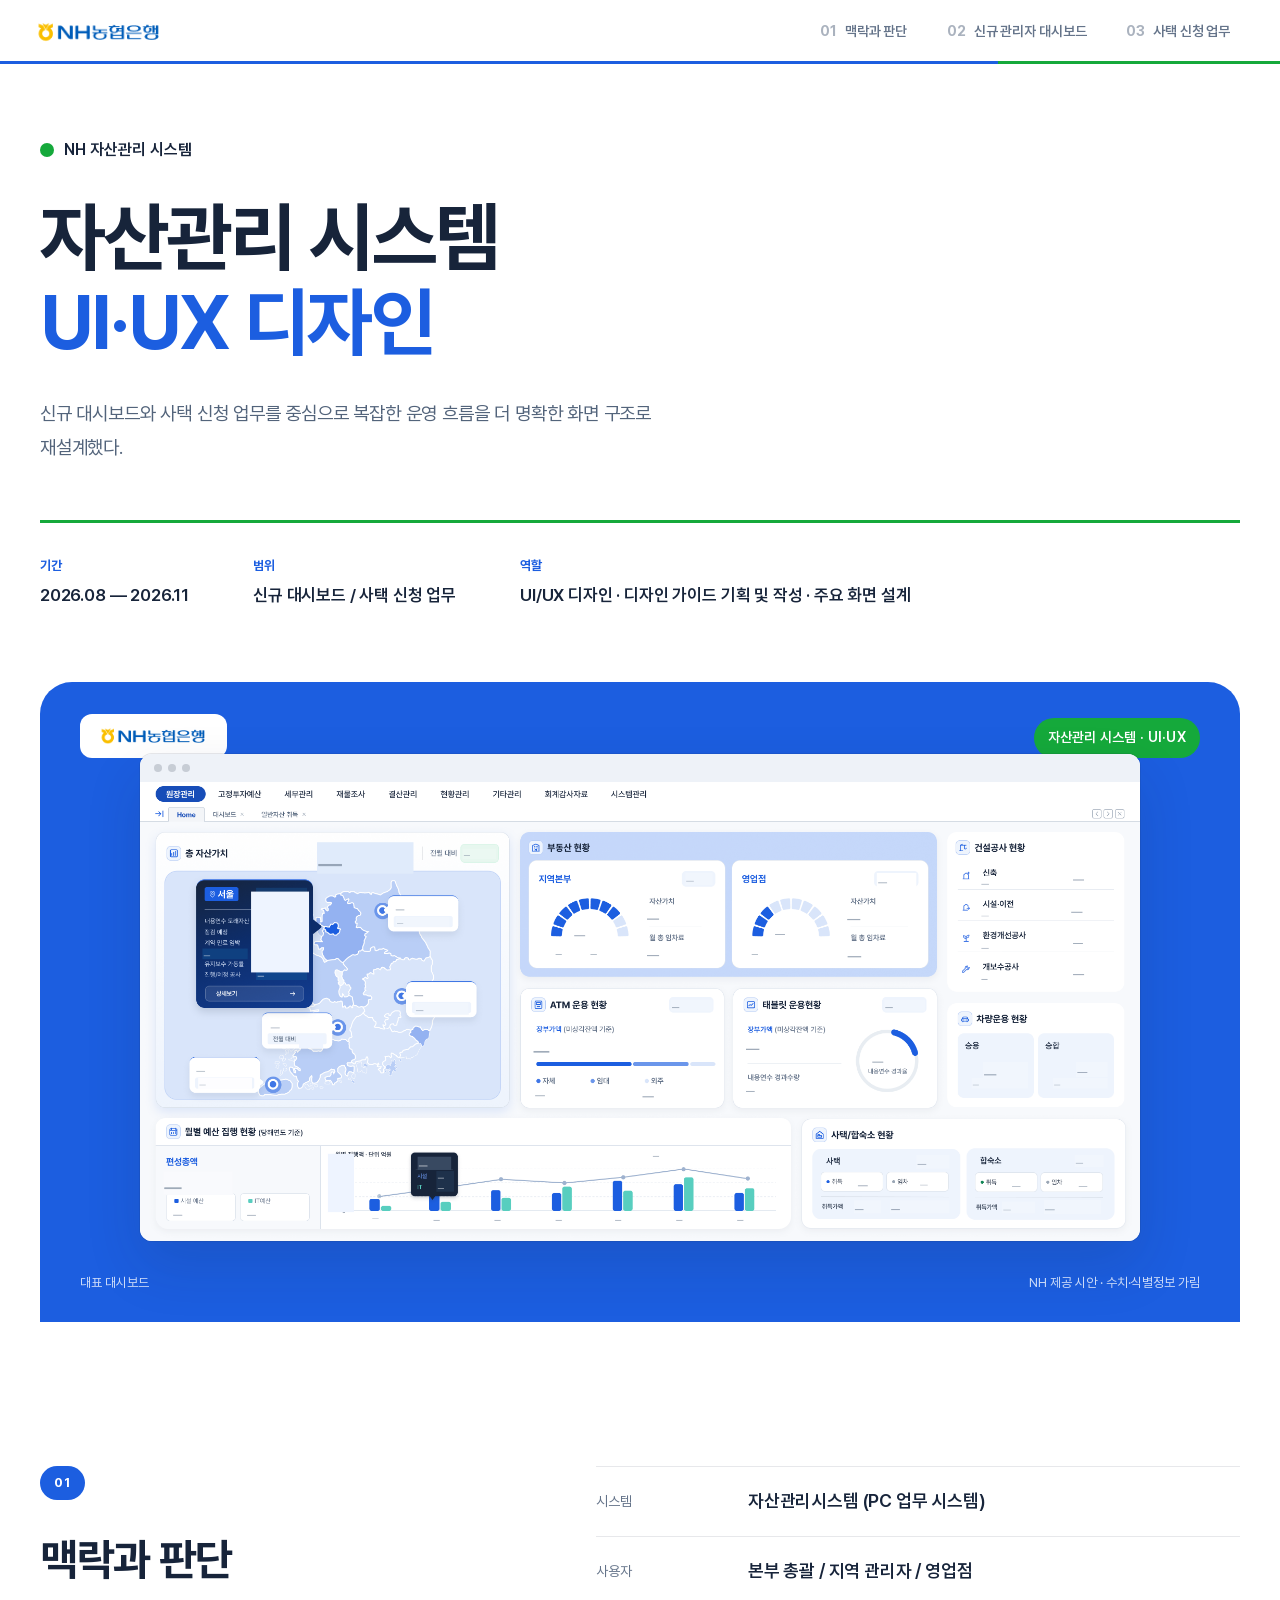
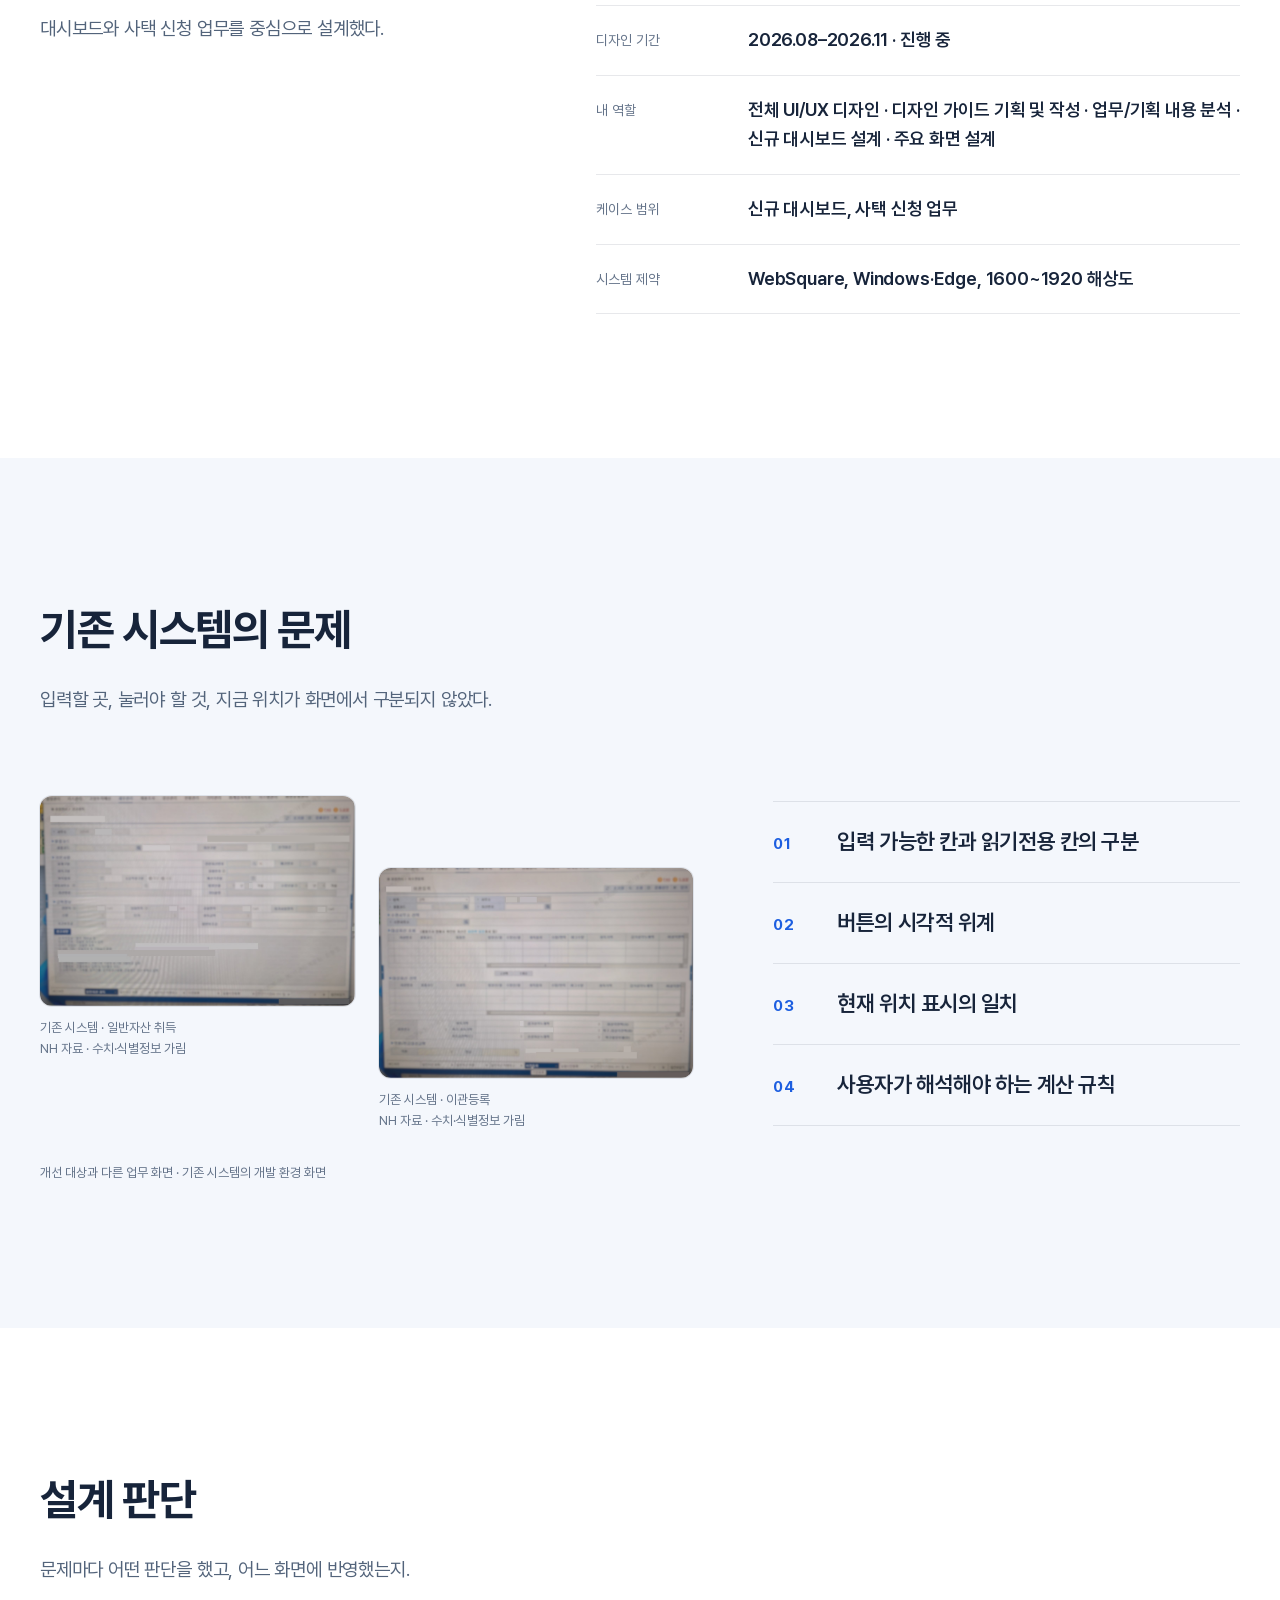
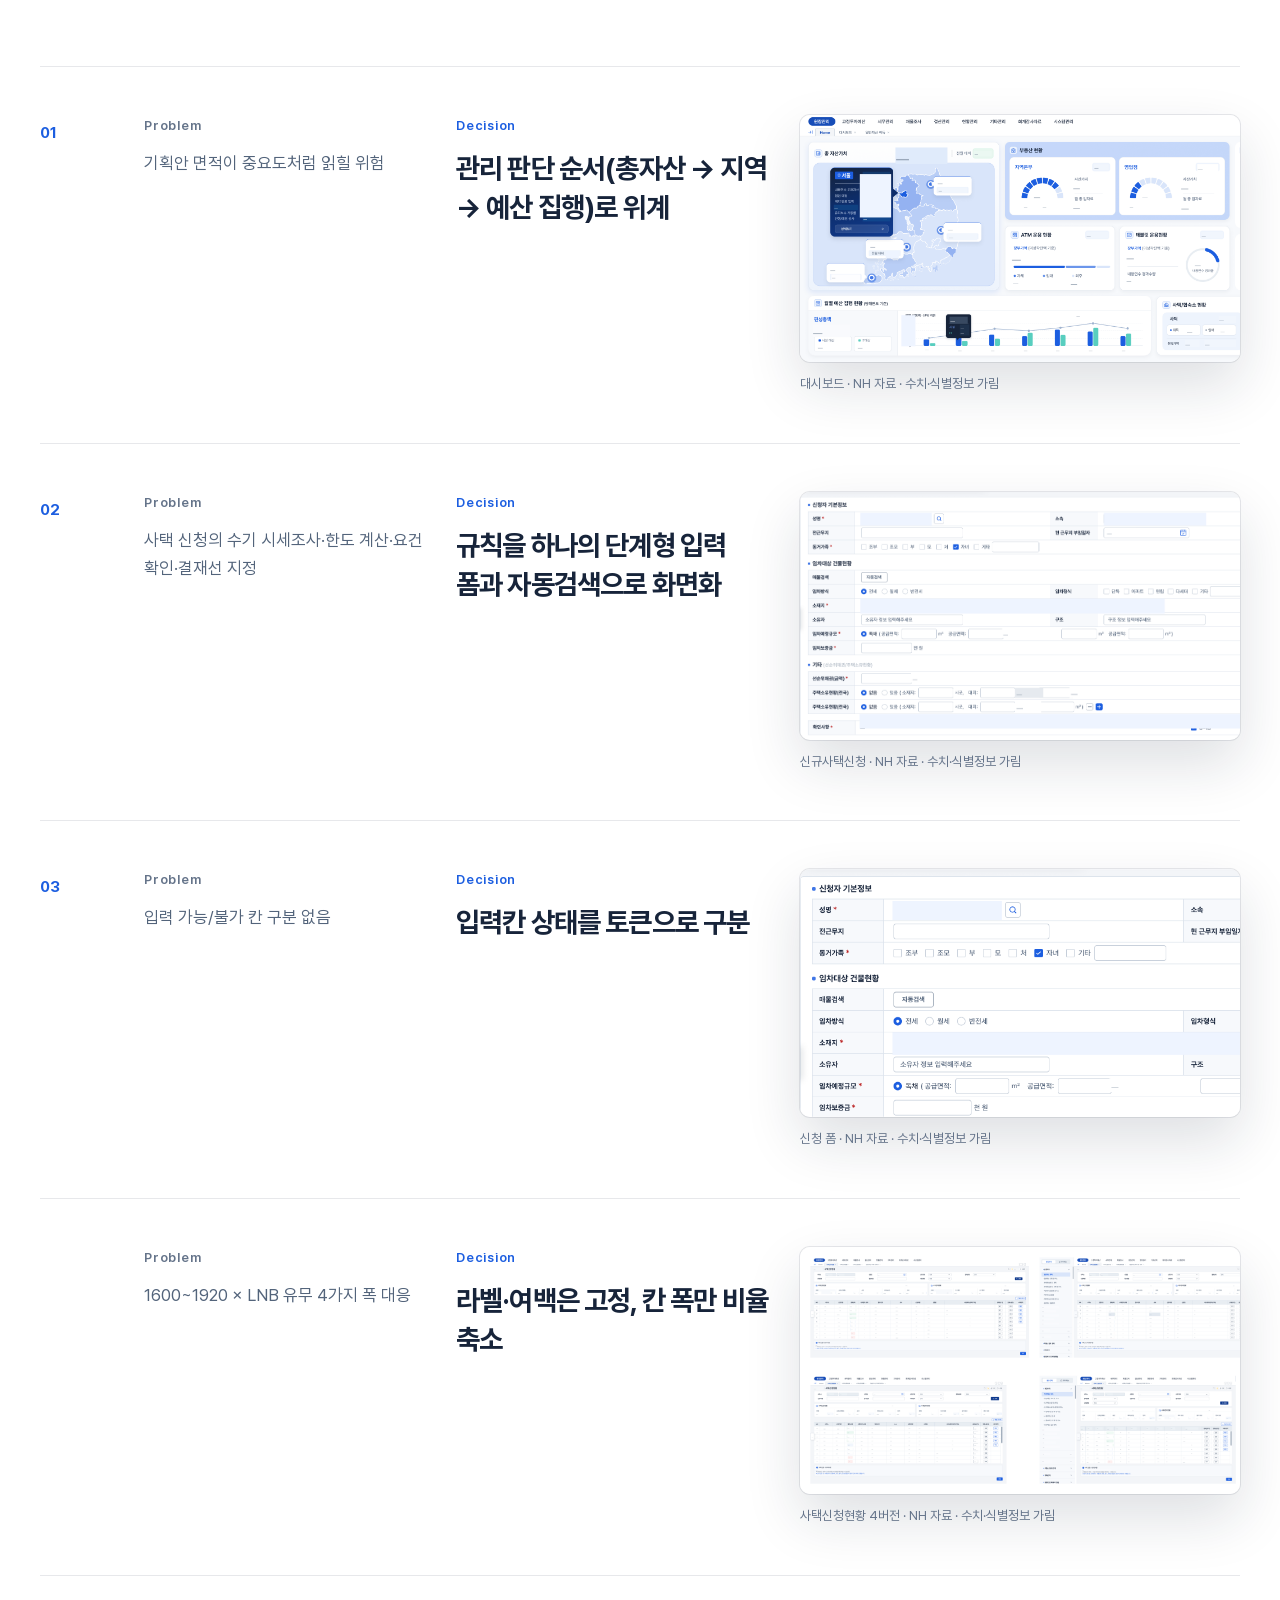
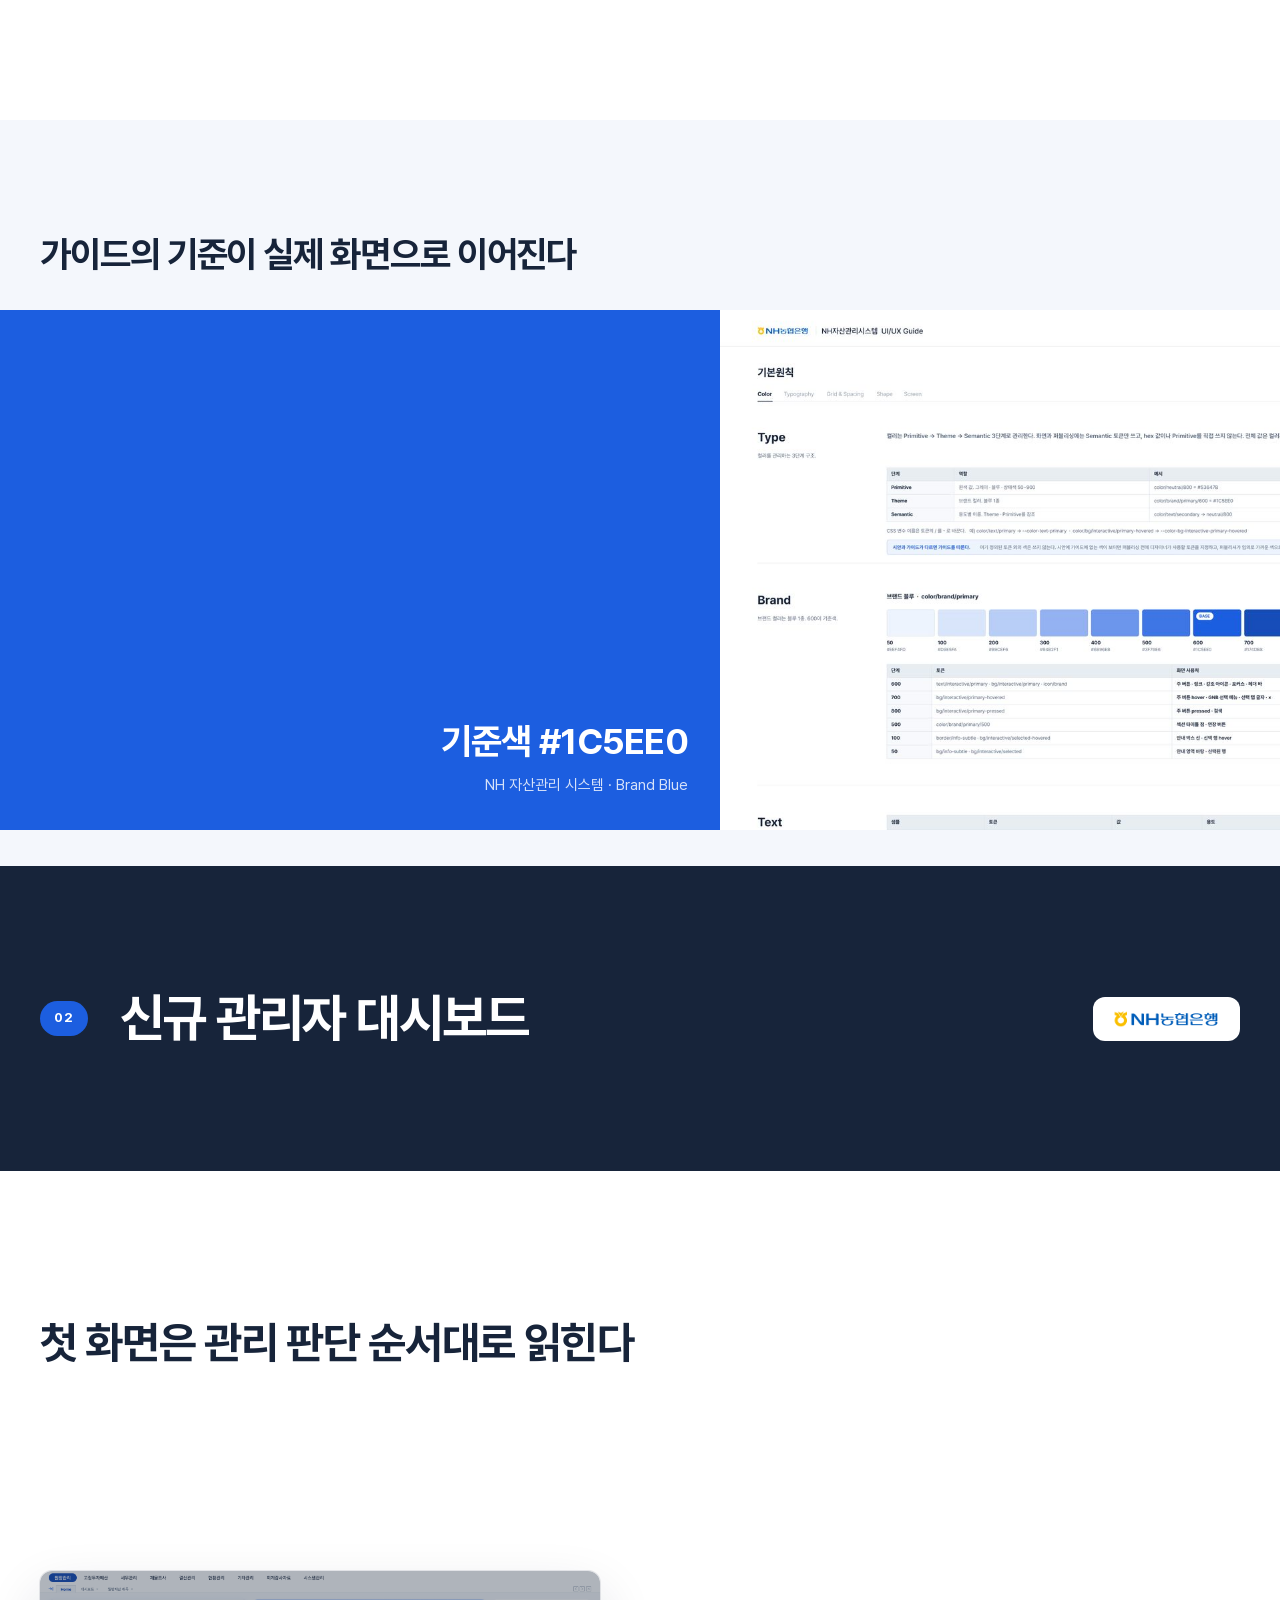
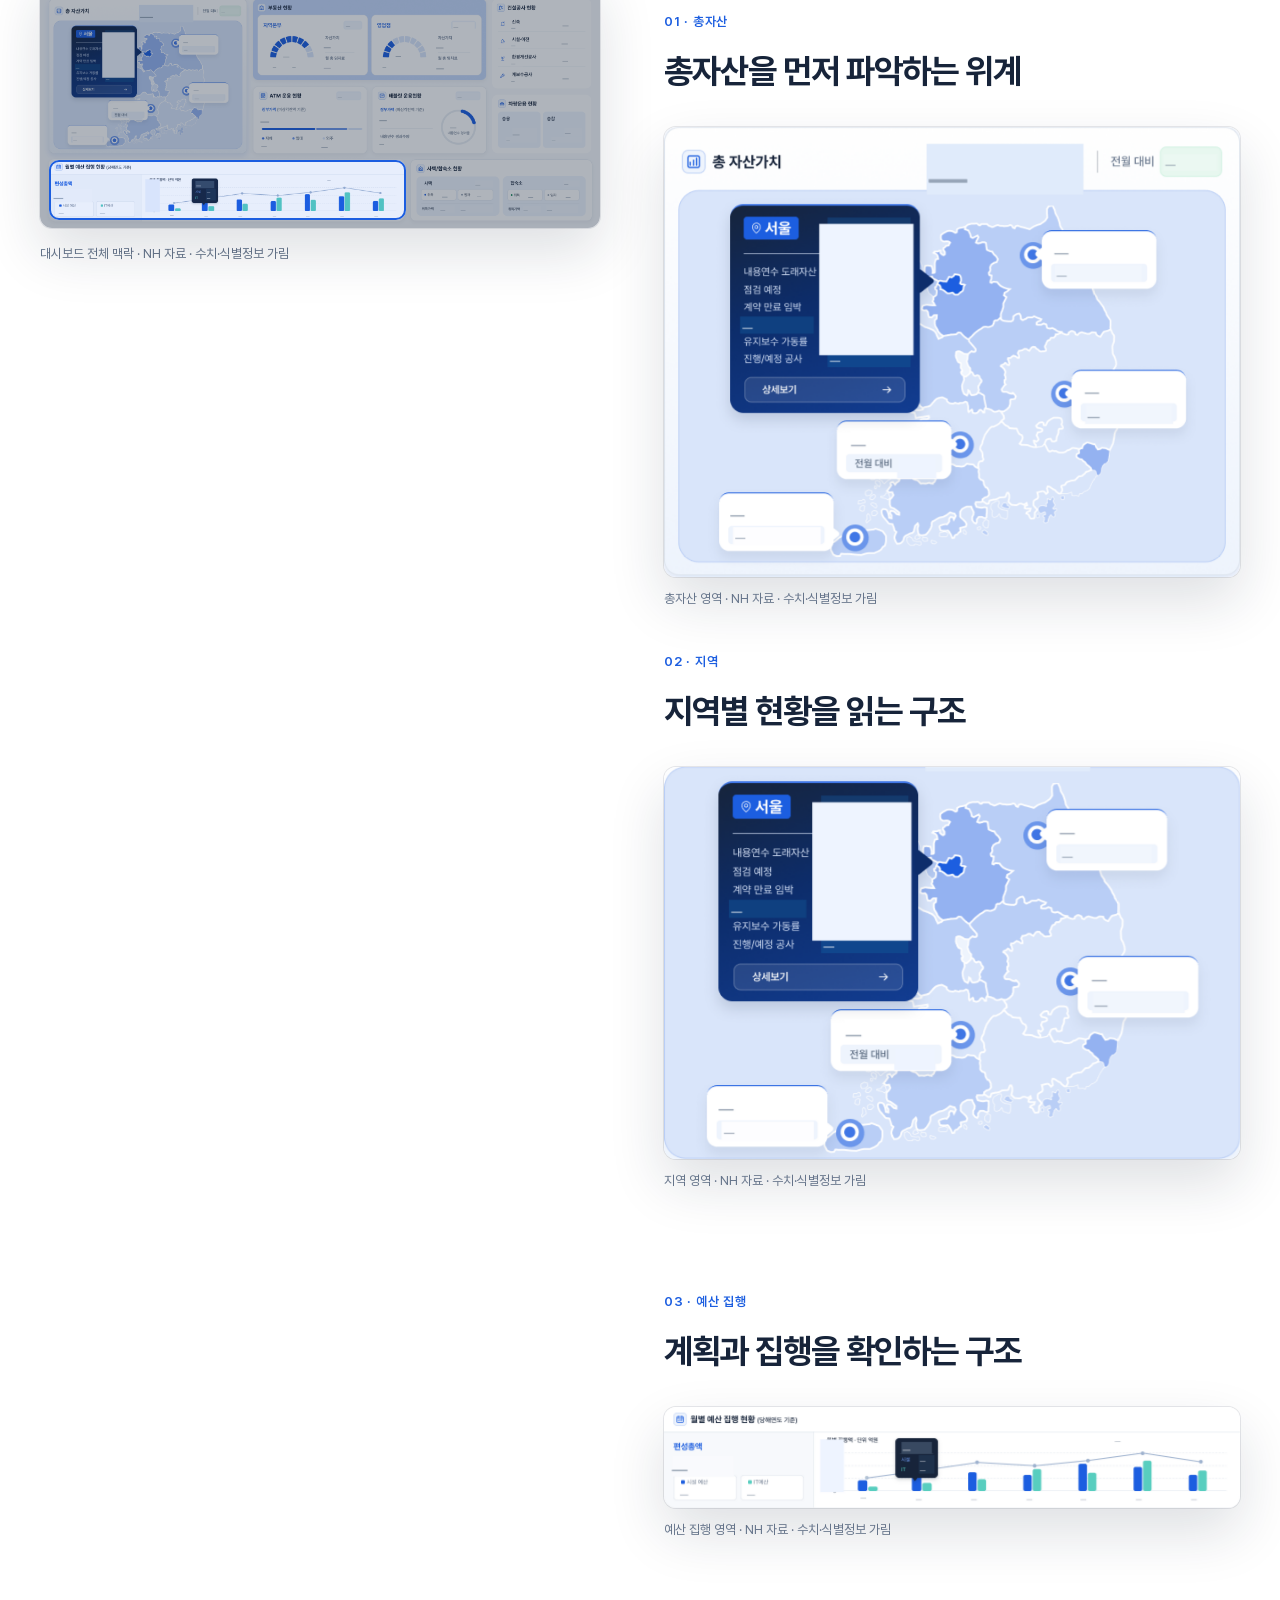
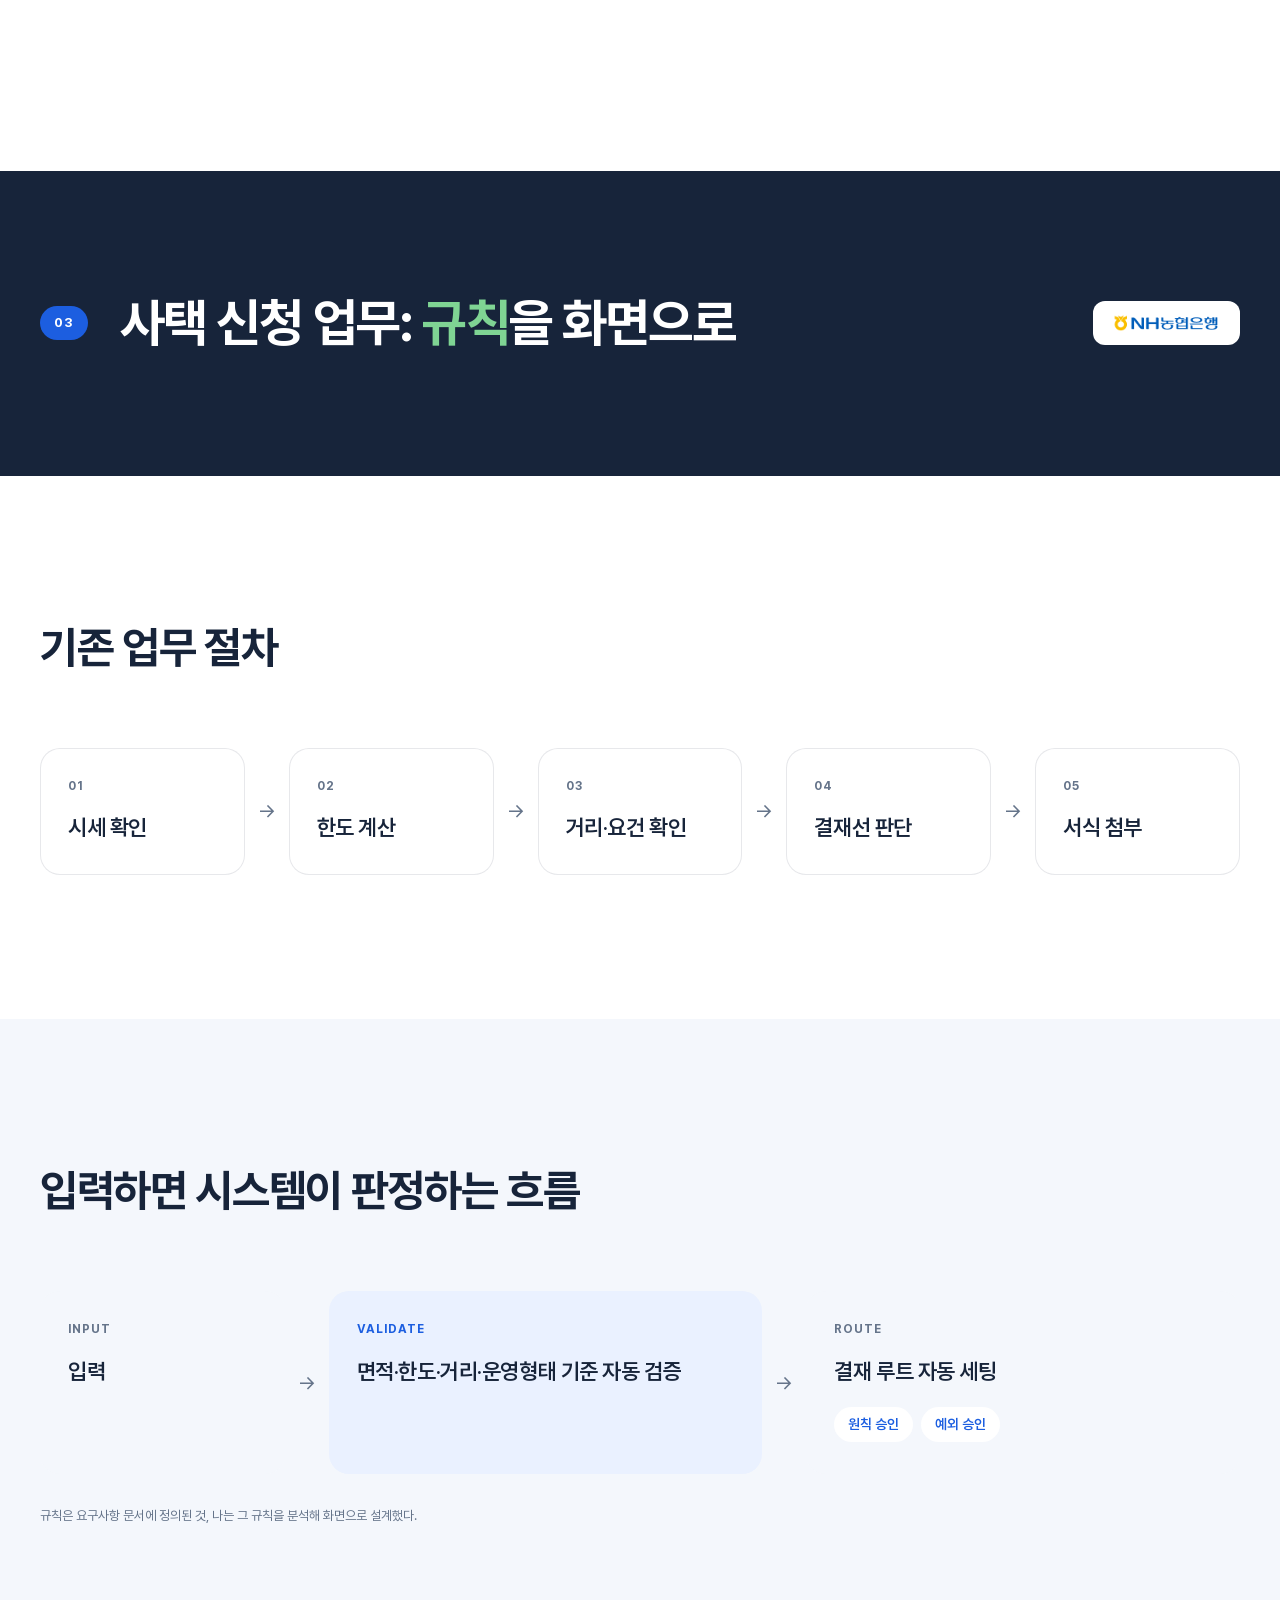
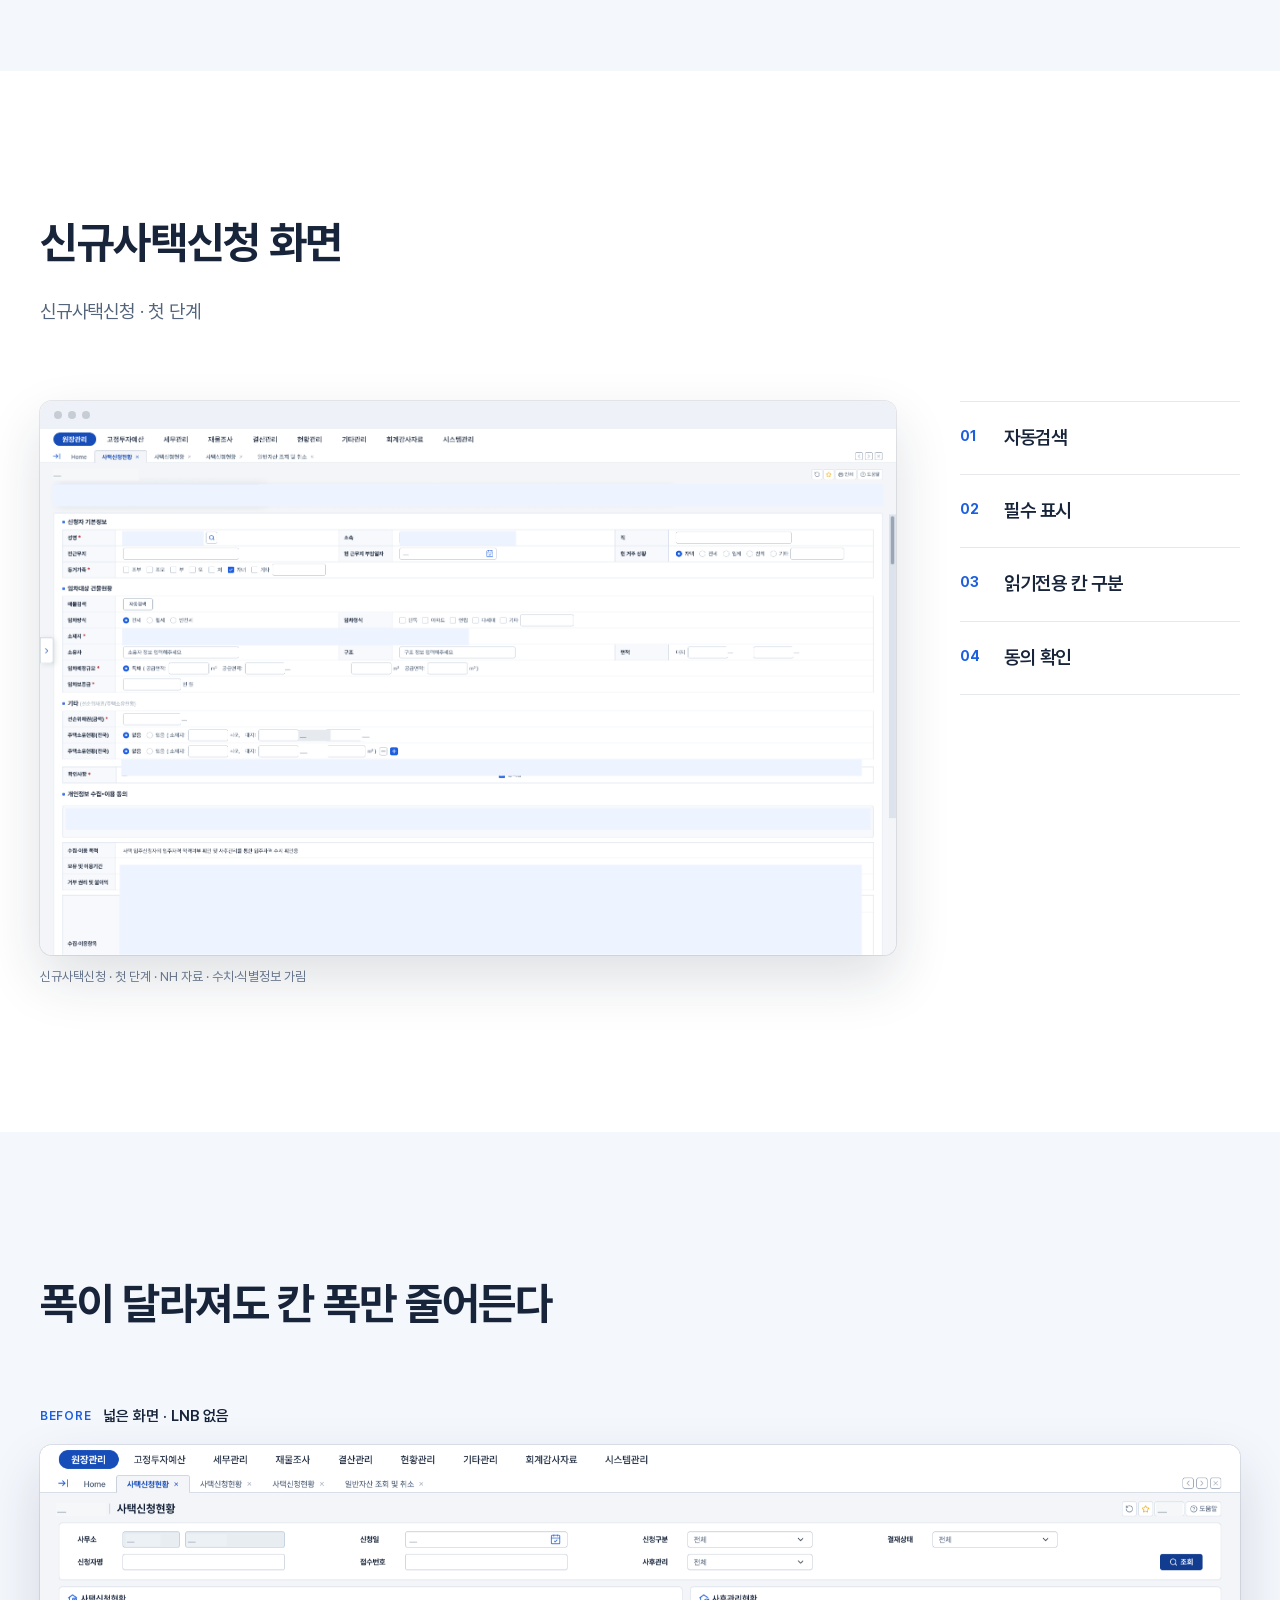
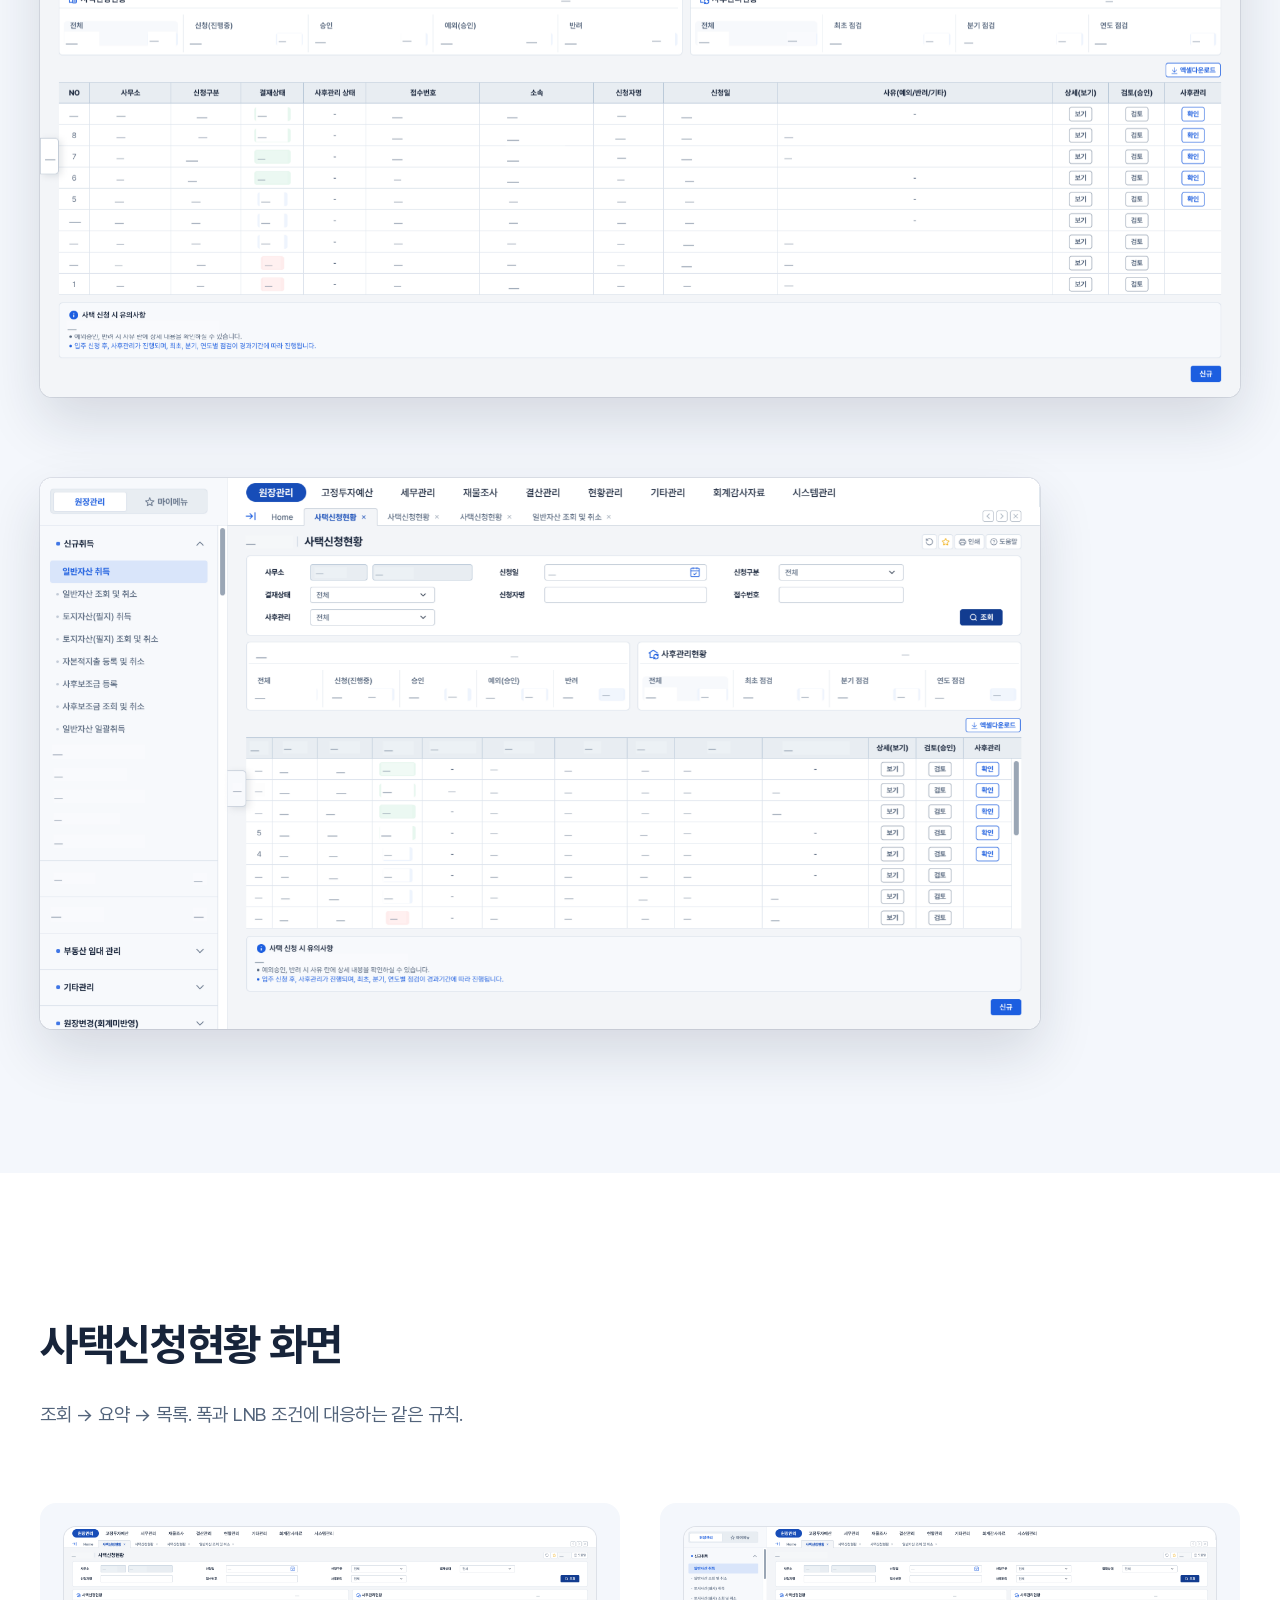
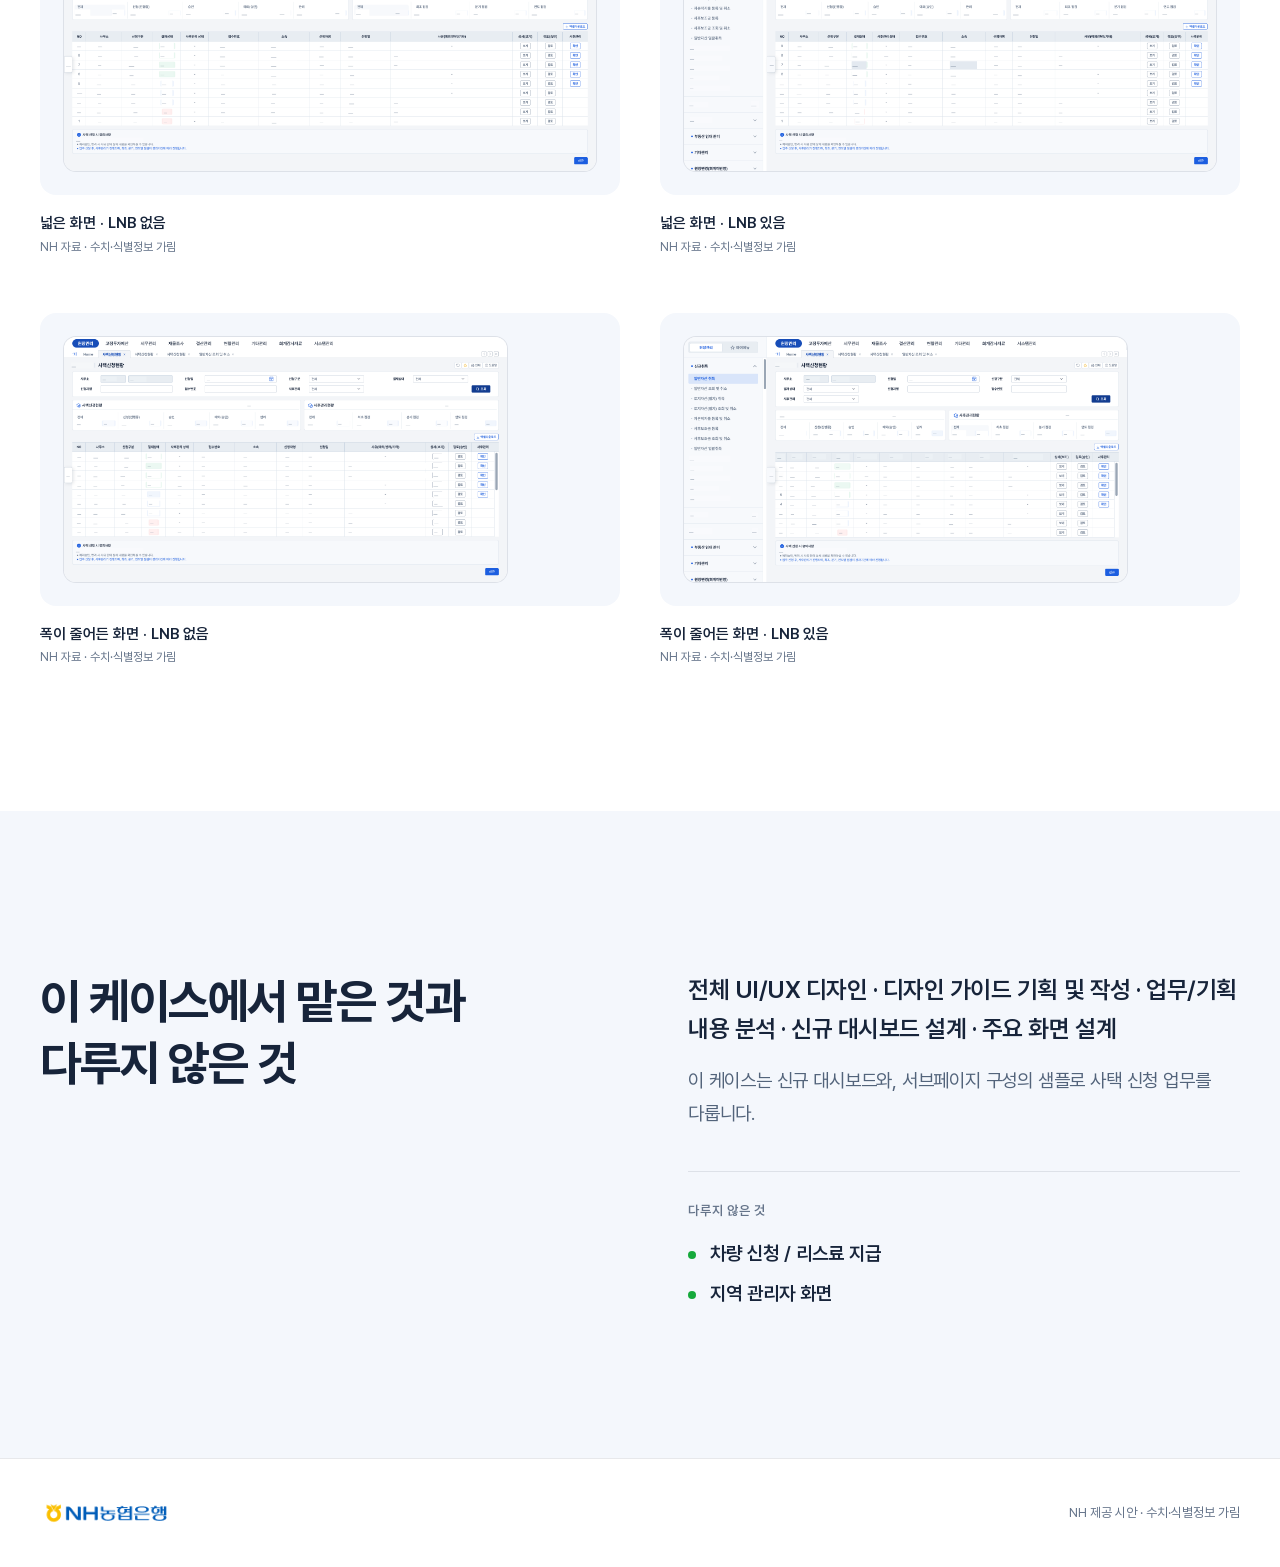
==== index.html @ 5cfe6022 "Add NH landing page v2 Static landing page: index.html, figma-capture.html, v2 styles/scripts, Prete" ====
<!doctype html>
<html lang="ko">
<head>
<meta charset="utf-8">
<meta name="viewport" content="width=device-width, initial-scale=1">
<title>NH 자산관리 시스템 · UI·UX 디자인</title>
<link rel="preload" href="assets/fonts/pretendard/Pretendard-Bold.woff2" as="font" type="font/woff2" crossorigin>
<link rel="stylesheet" href="css/v2.css">
<script>document.documentElement.classList.add('js')</script>
<script src="js/v2.js" defer></script>
</head>
<body>

<!-- 상단 바: CI + 챕터 위치 (NH 업무 시스템 GNB의 파란 pill 문법) -->
<header class="bar">
  <div class="bar__in">
    <img class="bar__ci" src="assets/public/nh-ci-signature.png" alt="NH농협은행" height="28">
    <nav class="bar__nav" aria-label="챕터">
      <a href="#S2" data-ch="S2"><b>01</b>맥락과 판단</a>
      <a href="#S5" data-ch="S5"><b>02</b>신규 관리자 대시보드</a>
      <a href="#S6" data-ch="S6"><b>03</b>사택 신청 업무</a>
    </nav>
  </div>
</header>

<main>

<!-- ═══ S1 HERO ═══ -->
<section id="S1" class="hero">
  <div class="wrap">
    <p class="hero__eyebrow rv"><i></i>NH 자산관리 시스템</p>
    <h1 class="display rv d1">자산관리 시스템<br><span class="hl-blue">UI·UX 디자인</span></h1>
    <p class="body rv d2">신규 대시보드와 사택 신청 업무를 중심으로 복잡한 운영 흐름을 더 명확한 화면 구조로 재설계했다.</p>
    <dl class="hero__meta rv d3">
      <div><dt>기간</dt><dd>2026.08 — 2026.11</dd></div>
      <div><dt>범위</dt><dd>신규 대시보드 / 사택 신청 업무</dd></div>
      <div><dt>역할</dt><dd>UI/UX 디자인 · 디자인 가이드 기획 및 작성 · 주요 화면 설계</dd></div>
    </dl>
  </div>
  <div class="wrap">
    <div class="hero__panel">
      <span class="ci-chip"><img src="assets/public/nh-ci-signature.png" alt="NH농협은행"></span>
      <span class="hero__tag">자산관리 시스템 · UI·UX</span>
      <figure class="frame rv-img">
        <div class="frame__top"><i></i><i></i><i></i></div>
        <img src="assets/public/nh-dashboard-redacted.png" width="1920" height="882" alt="NH 제공 관리자 대시보드 시안. 수치와 식별정보를 가린 사본">
      </figure>
      <p class="hero__cap caption"><span>대표 대시보드</span><span>NH 제공 시안 · 수치·식별정보 가림</span></p>
    </div>
  </div>
</section>

<!-- ═══ S2 맥락과 판단 ═══ -->
<section id="S2" class="scene">
  <div class="wrap ctx">
    <div class="msg rv">
      <p class="ctx__idx">01</p>
      <h2 class="headline">맥락과 판단</h2>
      <p class="body">대시보드와 사택 신청 업무를 중심으로 설계했다.</p>
    </div>
    <dl class="dl rv d1">
      <div><dt>시스템</dt><dd>자산관리시스템 (PC 업무 시스템)</dd></div>
      <div><dt>사용자</dt><dd>본부 총괄 / 지역 관리자 / 영업점</dd></div>
      <div><dt>디자인 기간</dt><dd>2026.08–2026.11 · 진행 중</dd></div>
      <div><dt>내 역할</dt><dd>전체 UI/UX 디자인 · 디자인 가이드 기획 및 작성 · 업무/기획 내용 분석 · 신규 대시보드 설계 · 주요 화면 설계</dd></div>
      <div><dt>케이스 범위</dt><dd>신규 대시보드, 사택 신청 업무</dd></div>
      <div><dt>시스템 제약</dt><dd>WebSquare, Windows·Edge, 1600~1920 해상도</dd></div>
    </dl>
  </div>
</section>

<!-- ═══ S3 AS-IS ═══ -->
<section id="S3" class="scene scene--soft">
  <div class="wrap">
    <div class="msg rv">
      <h2 class="headline">기존 시스템의 문제</h2>
      <p class="body">입력할 곳, 눌러야 할 것, 지금 위치가 화면에서 구분되지 않았다.</p>
    </div>
    <div class="asis">
      <div class="asis__imgs">
        <figure><div class="frame frame--flat rv-img"><img src="assets/public/nh-asis-acquisition-redacted.jpg" alt="기존 NH 시스템 일반자산 취득 화면. 내부 표시를 가리고 블러 처리한 사본"></div><p class="caption">기존 시스템 · 일반자산 취득<br>NH 자료 · 수치·식별정보 가림</p></figure>
        <figure><div class="frame frame--flat rv-img d2"><img src="assets/public/nh-asis-transfer-redacted.jpg" alt="기존 NH 시스템 이관등록 화면. 내부 표시를 가리고 블러 처리한 사본"></div><p class="caption">기존 시스템 · 이관등록<br>NH 자료 · 수치·식별정보 가림</p></figure>
      </div>
      <ol class="issues">
        <li class="rv"><b>01</b><span>입력 가능한 칸과 읽기전용 칸의 구분</span></li>
        <li class="rv d1"><b>02</b><span>버튼의 시각적 위계</span></li>
        <li class="rv d2"><b>03</b><span>현재 위치 표시의 일치</span></li>
        <li class="rv d3"><b>04</b><span>사용자가 해석해야 하는 계산 규칙</span></li>
      </ol>
    </div>
    <p class="caption note rv">개선 대상과 다른 업무 화면 · 기존 시스템의 개발 환경 화면</p>
  </div>
</section>

<!-- ═══ S4 설계 판단 ═══ -->
<section id="S4" class="scene">
  <div class="wrap">
    <div class="msg rv">
      <h2 class="headline">설계 판단</h2>
      <p class="body">문제마다 어떤 판단을 했고, 어느 화면에 반영했는지.</p>
    </div>
    <div class="dec">
      <article class="dec__row">
        <span class="dec__no rv">01</span>
        <div class="dec__prob rv"><span class="label">Problem</span><p>기획안 면적이 중요도처럼 읽힐 위험</p></div>
        <div class="dec__d rv d1"><span class="label">Decision</span><p>관리 판단 순서(총자산 → 지역 → 예산 집행)로 위계</p></div>
        <figure class="dec__ev"><div class="frame rv-img d2"><img class="crop" src="assets/public/nh-dashboard-redacted.png" alt="대시보드 시안"></div><figcaption class="caption" style="margin-top:12px">대시보드 · NH 자료 · 수치·식별정보 가림</figcaption></figure>
      </article>
      <article class="dec__row">
        <span class="dec__no rv">02</span>
        <div class="dec__prob rv"><span class="label">Problem</span><p>사택 신청의 수기 시세조사·한도 계산·요건 확인·결재선 지정</p></div>
        <div class="dec__d rv d1"><span class="label">Decision</span><p>규칙을 하나의 단계형 입력 폼과 자동검색으로 화면화</p></div>
        <figure class="dec__ev"><div class="frame rv-img d2"><img class="crop" src="assets/public/nh-application-main-preview.png" alt="신규사택신청 시안의 폼 영역"></div><figcaption class="caption" style="margin-top:12px">신규사택신청 · NH 자료 · 수치·식별정보 가림</figcaption></figure>
      </article>
      <article class="dec__row">
        <span class="dec__no rv">03</span>
        <div class="dec__prob rv"><span class="label">Problem</span><p>입력 가능/불가 칸 구분 없음</p></div>
        <div class="dec__d rv d1"><span class="label">Decision</span><p>입력칸 상태를 토큰으로 구분</p></div>
        <figure class="dec__ev"><div class="frame rv-img d2"><img class="crop" src="assets/public/nh-application-input-detail.png" alt="신청 폼의 입력칸과 읽기전용 칸"></div><figcaption class="caption" style="margin-top:12px">신청 폼 · NH 자료 · 수치·식별정보 가림</figcaption></figure>
      </article>
      <article class="dec__row">
        <span class="dec__no rv">04</span>
        <div class="dec__prob rv"><span class="label">Problem</span><p>1600~1920 × LNB 유무 4가지 폭 대응</p></div>
        <div class="dec__d rv d1"><span class="label">Decision</span><p>라벨·여백은 고정, 칸 폭만 비율 축소</p></div>
        <figure class="dec__ev"><div class="frame rv-img d2"><img class="crop" src="assets/public/nh-status-versions-detail.png" alt="사택신청현황 네 버전"></div><figcaption class="caption" style="margin-top:12px">사택신청현황 4버전 · NH 자료 · 수치·식별정보 가림</figcaption></figure>
      </article>
    </div>
  </div>
</section>

<!-- ═══ T1 디자인 가이드: 스크롤에 맞춰 슬라이드처럼 지나감 ═══ -->
<section id="T1" class="gl" aria-labelledby="T1-title">
  <div class="wrap gl__head"><h2 id="T1-title" class="headline rv">가이드의 기준이 실제 화면으로 이어진다</h2></div>
  <div class="gl__stage" aria-label="디자인 가이드 페이지">
    <div class="gl__tilt"><div class="gl__row"><ul class="gl__track"><li class="gl__card"><div class="swatch"><b>기준색 #1C5EE0</b><span>NH 자산관리 시스템 · Brand Blue</span></div></li><li class="gl__card"><figure class="frame frame--flat"><img src="assets/public/gl-color.jpg" alt="디자인 가이드 · 컬러" loading="lazy"></figure></li><li class="gl__card"><figure class="frame frame--flat"><img src="assets/public/gl-type.jpg" alt="디자인 가이드 · 타이포그래피" loading="lazy"></figure></li><li class="gl__card"><figure class="frame frame--flat"><img src="assets/public/gl-grid.jpg" alt="디자인 가이드 · 그리드 · 간격" loading="lazy"></figure></li><li class="gl__card"><figure class="frame frame--flat"><img src="assets/public/gl-shape.jpg" alt="디자인 가이드 · Shape" loading="lazy"></figure></li><li class="gl__card"><figure class="frame frame--flat"><img src="assets/public/gl-title.jpg" alt="디자인 가이드 · 타이틀" loading="lazy"></figure></li><li class="gl__card"><figure class="frame frame--flat"><img src="assets/public/gl-tab.jpg" alt="디자인 가이드 · 탭" loading="lazy"></figure></li><li class="gl__card"><figure class="frame frame--flat"><img src="assets/public/gl-tree.jpg" alt="디자인 가이드 · 트리" loading="lazy"></figure></li><li class="gl__card"><div class="swatch"><b>기준색 #1C5EE0</b><span>NH 자산관리 시스템 · Brand Blue</span></div></li><li class="gl__card"><figure class="frame frame--flat"><img src="assets/public/gl-color.jpg" alt="디자인 가이드 · 컬러" loading="lazy"></figure></li><li class="gl__card"><figure class="frame frame--flat"><img src="assets/public/gl-type.jpg" alt="디자인 가이드 · 타이포그래피" loading="lazy"></figure></li><li class="gl__card"><figure class="frame frame--flat"><img src="assets/public/gl-grid.jpg" alt="디자인 가이드 · 그리드 · 간격" loading="lazy"></figure></li><li class="gl__card"><figure class="frame frame--flat"><img src="assets/public/gl-shape.jpg" alt="디자인 가이드 · Shape" loading="lazy"></figure></li><li class="gl__card"><figure class="frame frame--flat"><img src="assets/public/gl-title.jpg" alt="디자인 가이드 · 타이틀" loading="lazy"></figure></li><li class="gl__card"><figure class="frame frame--flat"><img src="assets/public/gl-tab.jpg" alt="디자인 가이드 · 탭" loading="lazy"></figure></li><li class="gl__card"><figure class="frame frame--flat"><img src="assets/public/gl-tree.jpg" alt="디자인 가이드 · 트리" loading="lazy"></figure></li><li class="gl__card"><figure class="frame frame--flat"><img src="assets/public/gl-input.jpg" alt="디자인 가이드 · 입출력 폼" loading="lazy"></figure></li><li class="gl__card"><figure class="frame frame--flat"><img src="assets/public/gl-header.jpg" alt="디자인 가이드 · 헤더 (GNB · LNB · 탭)" loading="lazy"></figure></li><li class="gl__card"><figure class="frame frame--flat"><img src="assets/public/gl-badge.jpg" alt="디자인 가이드 · 배지" loading="lazy"></figure></li><li class="gl__card"><figure class="frame frame--flat"><img src="assets/public/gl-step.jpg" alt="디자인 가이드 · 스텝바" loading="lazy"></figure></li><li class="gl__card"><figure class="frame frame--flat"><img src="assets/public/gl-accordion.jpg" alt="디자인 가이드 · 아코디언" loading="lazy"></figure></li><li class="gl__card"><figure class="frame frame--flat"><img src="assets/public/gl-card.jpg" alt="디자인 가이드 · 요약 카드" loading="lazy"></figure></li><li class="gl__card"><figure class="frame frame--flat"><img src="assets/public/gl-popup.jpg" alt="디자인 가이드 · 팝업" loading="lazy"></figure></li><li class="gl__card"><figure class="frame frame--flat"><img src="assets/public/gl-input.jpg" alt="디자인 가이드 · 입출력 폼" loading="lazy"></figure></li><li class="gl__card"><figure class="frame frame--flat"><img src="assets/public/gl-header.jpg" alt="디자인 가이드 · 헤더 (GNB · LNB · 탭)" loading="lazy"></figure></li><li class="gl__card"><figure class="frame frame--flat"><img src="assets/public/gl-badge.jpg" alt="디자인 가이드 · 배지" loading="lazy"></figure></li><li class="gl__card"><figure class="frame frame--flat"><img src="assets/public/gl-step.jpg" alt="디자인 가이드 · 스텝바" loading="lazy"></figure></li><li class="gl__card"><figure class="frame frame--flat"><img src="assets/public/gl-accordion.jpg" alt="디자인 가이드 · 아코디언" loading="lazy"></figure></li><li class="gl__card"><figure class="frame frame--flat"><img src="assets/public/gl-card.jpg" alt="디자인 가이드 · 요약 카드" loading="lazy"></figure></li><li class="gl__card"><figure class="frame frame--flat"><img src="assets/public/gl-popup.jpg" alt="디자인 가이드 · 팝업" loading="lazy"></figure></li></ul><ul class="gl__track" aria-hidden="true"><li class="gl__card"><div class="swatch"><b>기준색 #1C5EE0</b><span>NH 자산관리 시스템 · Brand Blue</span></div></li><li class="gl__card"><figure class="frame frame--flat"><img src="assets/public/gl-color.jpg" alt="디자인 가이드 · 컬러" loading="lazy"></figure></li><li class="gl__card"><figure class="frame frame--flat"><img src="assets/public/gl-type.jpg" alt="디자인 가이드 · 타이포그래피" loading="lazy"></figure></li><li class="gl__card"><figure class="frame frame--flat"><img src="assets/public/gl-grid.jpg" alt="디자인 가이드 · 그리드 · 간격" loading="lazy"></figure></li><li class="gl__card"><figure class="frame frame--flat"><img src="assets/public/gl-shape.jpg" alt="디자인 가이드 · Shape" loading="lazy"></figure></li><li class="gl__card"><figure class="frame frame--flat"><img src="assets/public/gl-title.jpg" alt="디자인 가이드 · 타이틀" loading="lazy"></figure></li><li class="gl__card"><figure class="frame frame--flat"><img src="assets/public/gl-tab.jpg" alt="디자인 가이드 · 탭" loading="lazy"></figure></li><li class="gl__card"><figure class="frame frame--flat"><img src="assets/public/gl-tree.jpg" alt="디자인 가이드 · 트리" loading="lazy"></figure></li><li class="gl__card"><div class="swatch"><b>기준색 #1C5EE0</b><span>NH 자산관리 시스템 · Brand Blue</span></div></li><li class="gl__card"><figure class="frame frame--flat"><img src="assets/public/gl-color.jpg" alt="디자인 가이드 · 컬러" loading="lazy"></figure></li><li class="gl__card"><figure class="frame frame--flat"><img src="assets/public/gl-type.jpg" alt="디자인 가이드 · 타이포그래피" loading="lazy"></figure></li><li class="gl__card"><figure class="frame frame--flat"><img src="assets/public/gl-grid.jpg" alt="디자인 가이드 · 그리드 · 간격" loading="lazy"></figure></li><li class="gl__card"><figure class="frame frame--flat"><img src="assets/public/gl-shape.jpg" alt="디자인 가이드 · Shape" loading="lazy"></figure></li><li class="gl__card"><figure class="frame frame--flat"><img src="assets/public/gl-title.jpg" alt="디자인 가이드 · 타이틀" loading="lazy"></figure></li><li class="gl__card"><figure class="frame frame--flat"><img src="assets/public/gl-tab.jpg" alt="디자인 가이드 · 탭" loading="lazy"></figure></li><li class="gl__card"><figure class="frame frame--flat"><img src="assets/public/gl-tree.jpg" alt="디자인 가이드 · 트리" loading="lazy"></figure></li><li class="gl__card"><figure class="frame frame--flat"><img src="assets/public/gl-input.jpg" alt="디자인 가이드 · 입출력 폼" loading="lazy"></figure></li><li class="gl__card"><figure class="frame frame--flat"><img src="assets/public/gl-header.jpg" alt="디자인 가이드 · 헤더 (GNB · LNB · 탭)" loading="lazy"></figure></li><li class="gl__card"><figure class="frame frame--flat"><img src="assets/public/gl-badge.jpg" alt="디자인 가이드 · 배지" loading="lazy"></figure></li><li class="gl__card"><figure class="frame frame--flat"><img src="assets/public/gl-step.jpg" alt="디자인 가이드 · 스텝바" loading="lazy"></figure></li><li class="gl__card"><figure class="frame frame--flat"><img src="assets/public/gl-accordion.jpg" alt="디자인 가이드 · 아코디언" loading="lazy"></figure></li><li class="gl__card"><figure class="frame frame--flat"><img src="assets/public/gl-card.jpg" alt="디자인 가이드 · 요약 카드" loading="lazy"></figure></li><li class="gl__card"><figure class="frame frame--flat"><img src="assets/public/gl-popup.jpg" alt="디자인 가이드 · 팝업" loading="lazy"></figure></li><li class="gl__card"><figure class="frame frame--flat"><img src="assets/public/gl-input.jpg" alt="디자인 가이드 · 입출력 폼" loading="lazy"></figure></li><li class="gl__card"><figure class="frame frame--flat"><img src="assets/public/gl-header.jpg" alt="디자인 가이드 · 헤더 (GNB · LNB · 탭)" loading="lazy"></figure></li><li class="gl__card"><figure class="frame frame--flat"><img src="assets/public/gl-badge.jpg" alt="디자인 가이드 · 배지" loading="lazy"></figure></li><li class="gl__card"><figure class="frame frame--flat"><img src="assets/public/gl-step.jpg" alt="디자인 가이드 · 스텝바" loading="lazy"></figure></li><li class="gl__card"><figure class="frame frame--flat"><img src="assets/public/gl-accordion.jpg" alt="디자인 가이드 · 아코디언" loading="lazy"></figure></li><li class="gl__card"><figure class="frame frame--flat"><img src="assets/public/gl-card.jpg" alt="디자인 가이드 · 요약 카드" loading="lazy"></figure></li><li class="gl__card"><figure class="frame frame--flat"><img src="assets/public/gl-popup.jpg" alt="디자인 가이드 · 팝업" loading="lazy"></figure></li></ul></div></div>
  </div>
</section>

<!-- ═══ S5 신규 관리자 대시보드 ═══ -->
<section id="S5">
  <div class="opener">
    <div class="wrap rv"><p class="ctx__idx">02</p><h2>신규 관리자 대시보드</h2><span class="ci-chip"><img src="assets/public/nh-ci-signature.png" alt="NH농협은행"></span></div>
  </div>

  <div class="dash-ctx">
    <div class="wrap">
      <div class="msg rv">
        <h3 class="headline">첫 화면은 관리 판단 순서대로 읽힌다</h3>
      </div>
      <ol class="steps rv d1" aria-label="판단 순서">
        <li><span>1</span>총자산</li><li class="arr">→</li><li><span>2</span>지역</li><li class="arr">→</li><li><span>3</span>예산 집행</li>
      </ol>
    </div>
  </div>

  <div class="zoom">
    <div class="wrap zoom__in">
      <div class="zoom__stage" id="zoomStage" data-active="1">
        <figure class="frame">
          <img src="assets/public/nh-dashboard-redacted.png" width="1920" height="882" alt="대시보드 전체 맥락">
          <span class="hl" aria-hidden="true"></span>
        </figure>
        <p class="caption" style="margin-top:16px">대시보드 전체 맥락 · NH 자료 · 수치·식별정보 가림</p>
      </div>
      <ol class="zoom__steps">
        <li data-step="1">
          <span class="label">01 · 총자산</span>
          <h3 class="rv">총자산을 먼저 파악하는 위계</h3>
          <figure class="frame rv-img"><img src="assets/public/nh-dashboard-assets-detail.png" alt="총자산 영역. 수치를 가린 사본"></figure>
          <p class="caption" style="margin-top:12px">총자산 영역 · NH 자료 · 수치·식별정보 가림</p>
        </li>
        <li data-step="2">
          <span class="label">02 · 지역</span>
          <h3 class="rv">지역별 현황을 읽는 구조</h3>
          <figure class="frame rv-img"><img src="assets/public/nh-dashboard-regions-detail.png" alt="지역 영역. 수치를 가린 사본"></figure>
          <p class="caption" style="margin-top:12px">지역 영역 · NH 자료 · 수치·식별정보 가림</p>
        </li>
        <li data-step="3">
          <span class="label">03 · 예산 집행</span>
          <h3 class="rv">계획과 집행을 확인하는 구조</h3>
          <figure class="frame rv-img"><img src="assets/public/nh-dashboard-budget-detail.png" alt="예산 집행 영역. 수치를 가린 사본"></figure>
          <p class="caption" style="margin-top:12px">예산 집행 영역 · NH 자료 · 수치·식별정보 가림</p>
        </li>
      </ol>
    </div>
  </div>
</section>

<!-- ═══ S6 사택 신청 업무 ═══ -->
<section id="S6">
  <div class="opener">
    <div class="wrap rv"><p class="ctx__idx">03</p><h2>사택 신청 업무: <i>규칙</i>을 화면으로</h2><span class="ci-chip"><img src="assets/public/nh-ci-signature.png" alt="NH농협은행"></span></div>
  </div>

  <div class="scene manual" id="S6a">
    <div class="wrap">
      <div class="msg rv"><h3 class="headline">기존 업무 절차</h3></div>
      <ol class="flow">
        <li class="flow__s rv-slide"><small>01</small><p>시세 확인</p></li><li class="flow__g">→</li>
        <li class="flow__s rv-slide d1"><small>02</small><p>한도 계산</p></li><li class="flow__g">→</li>
        <li class="flow__s rv-slide d2"><small>03</small><p>거리·요건 확인</p></li><li class="flow__g">→</li>
        <li class="flow__s rv-slide d3"><small>04</small><p>결재선 판단</p></li><li class="flow__g">→</li>
        <li class="flow__s rv-slide d3"><small>05</small><p>서식 첨부</p></li>
      </ol>
    </div>
  </div>

  <div class="scene scene--soft" id="S6b">
    <div class="wrap">
      <div class="msg rv"><h3 class="headline">입력하면 시스템이 판정하는 흐름</h3></div>
      <ol class="flow">
        <li class="flow__s rv-slide"><small>INPUT</small><p>입력</p></li><li class="flow__g">→</li>
        <li class="flow__s flow__s--hl flow__s--w2 rv-slide d1"><small>VALIDATE</small><p>면적·한도·거리·운영형태 기준 자동 검증</p></li><li class="flow__g">→</li>
        <li class="flow__s flow__s--w2 rv-slide d2"><small>ROUTE</small><p>결재 루트 자동 세팅</p><div class="pills"><span>원칙 승인</span><span>예외 승인</span></div></li>
      </ol>
      <p class="caption note rv">규칙은 요구사항 문서에 정의된 것, 나는 그 규칙을 분석해 화면으로 설계했다.</p>
    </div>
  </div>

  <div class="scene" id="S6c">
    <div class="wrap">
      <div class="msg rv"><h3 class="headline">신규사택신청 화면</h3><p class="body">신규사택신청 · 첫 단계</p></div>
      <div class="app">
        <div>
          <figure class="frame rv-img">
            <div class="frame__top"><i></i><i></i><i></i></div>
            <img class="app__crop" src="assets/public/nh-application-redacted.png" alt="신규사택신청 시안. 입력값과 식별정보를 가린 사본">
          </figure>
          <p class="caption" style="margin-top:12px">신규사택신청 · 첫 단계 · NH 자료 · 수치·식별정보 가림</p>
        </div>
        <ol class="call">
          <li class="rv"><b>01</b>자동검색</li>
          <li class="rv d1"><b>02</b>필수 표시</li>
          <li class="rv d2"><b>03</b>읽기전용 칸 구분</li>
          <li class="rv d3"><b>04</b>동의 확인</li>
        </ol>
      </div>
    </div>
  </div>

  <div class="scene scene--soft" id="T4">
    <div class="wrap">
      <div class="msg rv"><h3 class="headline">폭이 달라져도 칸 폭만 줄어든다</h3></div>
      <div class="layout">
        <div class="layout__row">
          <p class="tag rv"><i>BEFORE</i>넓은 화면 · LNB 없음</p>
          <figure class="frame rv-img" style="width:100%"><img src="assets/public/nh-status-wide-full-redacted.png" alt="사택신청현황 넓은 화면, LNB 없음"></figure>
        </div>
        <div class="layout__row">
          <p class="tag rv"><i>AFTER</i>폭이 줄어든 화면 · LNB 있음</p>
          <figure class="frame rv-img d1" style="width:83.333%"><img src="assets/public/nh-status-narrow-lnb-redacted.png" alt="사택신청현황 폭이 줄어든 화면, LNB 있음"></figure>
        </div>
      </div>
    </div>
  </div>

  <div class="scene" id="S6d">
    <div class="wrap">
      <div class="msg rv"><h3 class="headline">사택신청현황 화면</h3><p class="body">조회 → 요약 → 목록. 폭과 LNB 조건에 대응하는 같은 규칙.</p></div>
      <div class="vset">
        <figure class="rv"><div><div class="frame w100"><img src="assets/public/nh-status-wide-full-redacted.png" alt="넓은 화면 · LNB 없음"></div></div><figcaption>넓은 화면 · LNB 없음<small>NH 자료 · 수치·식별정보 가림</small></figcaption></figure>
        <figure class="rv d1"><div><div class="frame w100"><img src="assets/public/nh-status-wide-lnb-redacted.png" alt="넓은 화면 · LNB 있음"></div></div><figcaption>넓은 화면 · LNB 있음<small>NH 자료 · 수치·식별정보 가림</small></figcaption></figure>
        <figure class="rv"><div><div class="frame w83"><img src="assets/public/nh-status-narrow-full-redacted.png" alt="폭이 줄어든 화면 · LNB 없음"></div></div><figcaption>폭이 줄어든 화면 · LNB 없음<small>NH 자료 · 수치·식별정보 가림</small></figcaption></figure>
        <figure class="rv d1"><div><div class="frame w83"><img src="assets/public/nh-status-narrow-lnb-redacted.png" alt="폭이 줄어든 화면 · LNB 있음"></div></div><figcaption>폭이 줄어든 화면 · LNB 있음<small>NH 자료 · 수치·식별정보 가림</small></figcaption></figure>
      </div>
    </div>
  </div>
</section>

<!-- ═══ S7 마무리 ═══ -->
<section id="S7" class="scene scene--soft close">
  <div class="wrap close__grid">
    <h2 class="headline rv">이 케이스에서 맡은 것과<br>다루지 않은 것</h2>
    <div class="rv d1">
      <p class="big">전체 UI/UX 디자인 · 디자인 가이드 기획 및 작성 · 업무/기획 내용 분석 · 신규 대시보드 설계 · 주요 화면 설계</p>
      <p class="body" style="margin-top:16px">이 케이스는 신규 대시보드와, 서브페이지 구성의 샘플로 사택 신청 업무를 다룹니다.</p>
      <hr>
      <p class="label" style="color:var(--cap);margin-bottom:12px">다루지 않은 것</p>
      <ul><li>차량 신청 / 리스료 지급</li><li>지역 관리자 화면</li></ul>
    </div>
  </div>
</section>

</main>

<footer class="foot">
  <div class="wrap">
    <img src="assets/public/nh-ci-signature.png" alt="NH농협은행" height="28">
    <p class="caption">NH 제공 시안 · 수치·식별정보 가림</p>
  </div>
</footer>

</body>
</html>
---- css/v2.css ----
/* ============================================================
   v2.css — NH 자산관리 시스템 landing
   토큰: tokens.json (Brand Blue #1C5EE0 · Navy #17243A · NH Green #15A93B)
   굵기 400 / 600 / 700, 스페이싱 8의 배수
   ============================================================ */
@font-face{font-family:Pretendard;font-weight:400;font-display:swap;src:url('../assets/fonts/pretendard/Pretendard-Regular.woff2') format('woff2')}
@font-face{font-family:Pretendard;font-weight:600;font-display:swap;src:url('../assets/fonts/pretendard/Pretendard-SemiBold.woff2') format('woff2')}
@font-face{font-family:Pretendard;font-weight:700;font-display:swap;src:url('../assets/fonts/pretendard/Pretendard-Bold.woff2') format('woff2')}

:root{
  --blue:#1C5EE0;
  --blue-sub:#EAF1FF;
  --navy:#17243A;
  --green:#15A93B;
  --body:#53647B;
  --cap:#65748A;
  --white:#FFFFFF;
  --soft:#F4F7FC;                    /* 밝은 뉴트럴 면 (bg.page 미확정 → 임시) */
  --hair:rgba(23,36,58,.10);
  --ease:cubic-bezier(.2,.7,.2,1);
  --w:1200px;
}
*,*::before,*::after{box-sizing:border-box;margin:0;padding:0}
html{scroll-behavior:auto;scroll-padding-top:72px}
body{
  font-family:Pretendard,-apple-system,'Apple SD Gothic Neo',sans-serif;
  color:var(--navy);background:var(--white);
  min-width:1280px;-webkit-font-smoothing:antialiased;
  font-size:18px;line-height:1.7;word-break:keep-all;
}
img{display:block;max-width:100%}
ul,ol{list-style:none}
.wrap{width:var(--w);margin:0 auto}

/* ── 타이포 역할 ── */
.display{font-size:76px;line-height:1.12;font-weight:700;letter-spacing:-.035em}
.headline{font-size:44px;line-height:1.28;font-weight:700;letter-spacing:-.03em}
.title{font-size:24px;line-height:1.4;font-weight:600;letter-spacing:-.02em}
.body{font-size:19px;line-height:1.75;color:var(--body);letter-spacing:-.01em}
.caption{font-size:13px;line-height:1.6;color:var(--cap)}
.label{font-size:13px;font-weight:600;letter-spacing:.06em;color:var(--blue)}

/* ── 상단 바 ── */
.bar{
  position:fixed;inset:0 0 auto 0;height:64px;z-index:50;
  background:var(--white);border-bottom:1px solid var(--hair);
}
.bar__in{width:1360px;max-width:100%;height:100%;margin:0 auto;padding:0 32px;display:flex;align-items:center;justify-content:space-between}
.bar__ci{height:28px;width:auto}
.bar__nav{display:flex;gap:4px}
.bar__nav a{
  padding:8px 18px;border-radius:999px;font-size:14px;font-weight:600;color:var(--cap);
  text-decoration:none;letter-spacing:-.01em;transition:background .3s var(--ease),color .3s var(--ease);
}
.bar__nav a b{font-weight:700;margin-right:8px;opacity:.55}
.bar__nav a[aria-current="true"]{background:var(--blue);color:#fff}
.bar__nav a[aria-current="true"] b{opacity:.8}

/* ── 공통 장면 ── */
.scene{padding:144px 0}
.scene--soft{background:var(--soft)}
.msg{max-width:760px}
.msg .headline+.body{margin-top:24px}

/* ── S1 Hero ── */
.hero{padding:136px 0 0;background:var(--white)}
.hero__eyebrow{display:flex;align-items:center;gap:10px;margin-bottom:32px;font-size:16px;font-weight:600;color:var(--navy)}
.hero__eyebrow i{width:10px;height:10px;border-radius:50%;background:var(--green)}
.hero .body{margin-top:32px;max-width:640px}
.hero__meta{display:flex;gap:64px;margin-top:56px;padding-top:32px;border-top:1px solid var(--hair)}
.hero__meta dt{font-size:13px;color:var(--cap);margin-bottom:4px}
.hero__meta dd{font-size:17px;font-weight:600;letter-spacing:-.01em}
.hero__panel{
  position:relative;margin-top:72px;height:640px;border-radius:32px 32px 0 0;
  background:var(--blue);overflow:hidden;
}
.hero__panel .frame{
  position:absolute;left:50%;top:72px;width:1000px;transform:translateX(-50%);
}
.hero__cap{position:absolute;left:40px;bottom:28px;right:40px;display:flex;justify-content:space-between;color:rgba(255,255,255,.78)}

/* ── 화면 프레임 (flat) ── */
.frame{margin:0;background:var(--white);border-radius:12px;overflow:hidden;box-shadow:0 0 0 1px var(--hair),0 24px 56px rgba(23,36,58,.14)}
.frame__top{height:28px;display:flex;align-items:center;gap:6px;padding:0 14px;background:#EEF2F8}
.frame__top i{width:8px;height:8px;border-radius:50%;background:rgba(23,36,58,.18)}
.frame img{width:100%;height:auto}
.frame--flat{box-shadow:0 0 0 1px var(--hair)}
.fcap{display:flex;justify-content:space-between;gap:16px;margin-top:16px}

/* ── S2 맥락 ── */
.ctx{display:grid;grid-template-columns:5fr 7fr;gap:96px;align-items:start}
.ctx__idx{display:inline-flex;align-items:center;gap:8px;margin-bottom:32px;padding:6px 14px;border-radius:999px;background:var(--blue);color:#fff;font-size:13px;font-weight:700;letter-spacing:.06em}
.dl div{display:grid;grid-template-columns:128px 1fr;gap:24px;padding:20px 0;border-top:1px solid var(--hair)}
.dl div:last-child{border-bottom:1px solid var(--hair)}
.dl dt{font-size:14px;color:var(--cap);padding-top:3px}
.dl dd{font-size:18px;font-weight:600;letter-spacing:-.01em;line-height:1.6}

/* ── S3 AS-IS ── */
.asis{display:grid;grid-template-columns:7fr 5fr;gap:80px;align-items:center;margin-top:80px}
.asis__imgs{display:grid;grid-template-columns:1fr 1fr;gap:24px;align-items:start}
.asis__imgs figure:nth-child(2){margin-top:72px}
.asis__imgs .frame img{aspect-ratio:3/2;object-fit:cover}
.asis__imgs .caption{margin-top:12px}
.issues li{display:grid;grid-template-columns:48px 1fr;gap:16px;align-items:baseline;padding:24px 0;border-top:1px solid var(--hair)}
.issues li:last-child{border-bottom:1px solid var(--hair)}
.issues b{font-size:15px;font-weight:700;color:var(--blue);letter-spacing:.04em}
.issues span{font-size:22px;font-weight:600;letter-spacing:-.02em;line-height:1.45}
.note{margin-top:32px}

/* ── S4 설계 판단 ── */
.dec{margin-top:80px}
.dec__row{display:grid;grid-template-columns:72px 280px 1fr 440px;gap:32px;padding:48px 0;border-top:1px solid var(--hair);align-items:start}
.dec__row:last-child{border-bottom:1px solid var(--hair)}
.dec__no{font-size:15px;font-weight:700;color:var(--blue);padding-top:6px}
.dec__prob .label{color:var(--cap);margin-bottom:12px;display:block}
.dec__prob p{font-size:17px;color:var(--body);line-height:1.65}
.dec__d .label{display:block;margin-bottom:12px}
.dec__d p{font-size:28px;line-height:1.4;font-weight:700;letter-spacing:-.03em}
.dec__ev .frame{border-radius:10px}
.dec__ev .crop{aspect-ratio:16/9;object-fit:cover;object-position:left top}

/* ── T1 컬러 비트 ── */
.beat-color{background:var(--white);padding:144px 0}
.swatch{
  margin-top:56px;height:200px;border-radius:24px;background:var(--blue);
  display:flex;align-items:flex-end;justify-content:space-between;padding:32px 40px;color:#fff;
  transform-origin:left;
}
.swatch b{font-size:36px;font-weight:700;letter-spacing:-.02em}
.swatch span{font-size:15px;opacity:.82}

/* ── 챕터 오프너 ── */
.opener{background:var(--navy);color:#fff;padding:120px 0}
.opener .wrap{display:flex;align-items:center;gap:32px}
.opener .ctx__idx{margin:0;background:var(--blue)}
.opener h2{font-size:52px;font-weight:700;letter-spacing:-.035em;line-height:1.25}
.opener h2 i{font-style:normal;color:#7FD493}

/* ── S5 대시보드 ── */
.dash-ctx{padding:144px 0 56px}
.steps{display:flex;align-items:center;gap:12px;margin-top:40px}
.steps li{display:flex;align-items:center;gap:10px;padding:10px 20px 10px 12px;border-radius:999px;background:var(--blue-sub);font-size:16px;font-weight:600;color:var(--navy)}
.steps li span{display:flex;align-items:center;justify-content:center;width:24px;height:24px;border-radius:50%;background:var(--blue);color:#fff;font-size:12px;font-weight:700}
.steps .arr{padding:0;background:none;color:var(--cap)}
.dash-small{width:880px;margin:64px auto 0}

.zoom{padding:56px 0 160px}
.zoom__in{display:grid;grid-template-columns:560px 1fr;gap:64px;align-items:start}
.zoom__stage{position:sticky;top:120px}
.zoom__stage .frame{position:relative}
.hl{
  position:absolute;border:2px solid var(--blue);border-radius:10px;background:rgba(28,94,224,.10);
  box-shadow:0 0 0 9999px rgba(23,36,58,.34);
  transition:all .8s var(--ease);left:1.6%;top:11%;width:35.5%;height:9%;
}
.zoom__stage[data-active="1"] .hl{left:1.6%;top:11%;width:35.5%;height:9%}
.zoom__stage[data-active="2"] .hl{left:2.3%;top:19.8%;width:34%;height:50.7%}
.zoom__stage[data-active="3"] .hl{left:1.6%;top:73.5%;width:63.8%;height:23.5%}
.zoom__steps li{min-height:640px;padding-top:40px}
.zoom__steps li:last-child{min-height:360px}
.zoom__steps .label{display:block;margin-bottom:16px}
.zoom__steps h3{font-size:34px;font-weight:700;letter-spacing:-.03em;line-height:1.35;margin-bottom:32px}
.zoom__steps .frame{border-radius:12px}

/* ── S6 사택 ── */
.flow{display:flex;align-items:stretch;gap:0;margin-top:72px}
.flow__s{flex:1;padding:28px 28px 32px;border-radius:20px;background:var(--soft)}
.flow__s small{display:block;margin-bottom:16px;font-size:12px;font-weight:700;letter-spacing:.08em;color:var(--cap)}
.flow__s p{font-size:22px;font-weight:600;letter-spacing:-.02em;line-height:1.4}
.flow__s--hl{background:var(--blue-sub)}
.flow__s--hl small{color:var(--blue)}
.flow__s--w2{flex:2}
.flow__g{width:44px;display:flex;align-items:center;justify-content:center;color:var(--cap);font-size:20px}
.pills{display:flex;gap:8px;margin-top:20px}
.pills span{padding:6px 14px;border-radius:999px;background:var(--white);color:var(--blue);font-size:14px;font-weight:600}
.manual .flow__s{background:var(--white);box-shadow:inset 0 0 0 1px var(--hair)}

.app{display:grid;grid-template-columns:1fr 280px;gap:64px;align-items:start;margin-top:72px}
.app .frame{width:100%}
.app__crop{aspect-ratio:1920/1180;object-fit:cover;object-position:left top}
.call li{display:grid;grid-template-columns:32px 1fr;gap:12px;padding:20px 0;border-top:1px solid var(--hair);font-size:19px;font-weight:600;letter-spacing:-.02em}
.call li:last-child{border-bottom:1px solid var(--hair)}
.call b{color:var(--blue);font-size:14px;padding-top:3px}
.input-strip{margin-top:48px}

.layout{margin-top:72px;display:grid;gap:40px}
.layout__row .tag{display:flex;align-items:center;gap:12px;margin-bottom:16px;font-size:15px;font-weight:600}
.layout__row .tag i{font-style:normal;font-size:12px;color:var(--blue);letter-spacing:.06em}

.vset{display:grid;grid-template-columns:1fr 1fr;gap:56px 40px;margin-top:72px}
.vset figure>div{background:var(--soft);border-radius:16px;padding:24px}
.vset .frame{box-shadow:0 0 0 1px var(--hair)}
.vset .w100{width:100%}
.vset .w83{width:83.333%}
.vset figcaption{margin-top:16px;font-size:15px;font-weight:600}
.vset figcaption small{display:block;font-size:12px;font-weight:400;color:var(--cap)}

/* ── S7 마무리 ── */
.close{padding:160px 0 144px}
.close__grid{display:grid;grid-template-columns:1fr 1fr;gap:96px}
.close h2{font-size:48px}
.close .big{font-size:24px;font-weight:600;line-height:1.6;letter-spacing:-.02em}
.close hr{border:0;border-top:1px solid var(--hair);margin:40px 0 28px}
.close li{font-size:19px;font-weight:600;padding:4px 0}
.close li::before{content:"";display:inline-block;width:8px;height:8px;border-radius:50%;background:var(--green);margin-right:14px;vertical-align:middle}
.foot{border-top:1px solid var(--hair);padding:40px 0}
.foot .wrap{display:flex;justify-content:space-between;align-items:center}
.foot img{height:28px;width:auto}

/* ── 모션: fade / reveal (1회) ── */
.js .rv{opacity:0;transform:translateY(16px);transition:opacity .8s var(--ease),transform .8s var(--ease)}
.js .rv.in{opacity:1;transform:none}
.js .rv-img{opacity:0;transition:opacity .5s linear}
.js .rv-img.in{opacity:1}
.js .rv-img img{clip-path:inset(0 0 100% 0);transition:clip-path 1.1s var(--ease)}
.js .rv-img.in img{clip-path:inset(0 0 0 0)}
.js .rv-slide{opacity:0;transform:translateX(-24px);transition:opacity .8s var(--ease),transform .8s var(--ease)}
.js .rv-slide.in{opacity:1;transform:none}
.d1{transition-delay:.12s!important}.d2{transition-delay:.24s!important}.d3{transition-delay:.36s!important}

@media (prefers-reduced-motion:reduce){
  .js .rv,.js .rv-img,.js .rv-slide{opacity:1!important;transform:none!important;transition:none!important}
  .js .rv-img img{clip-path:none!important;transition:none!important}
  .hl{transition:none}
  .zoom__stage .hl{display:none}
}

/* NH 정체성: CI chip */
.ci-chip{display:inline-flex;align-items:center;padding:10px 16px;border-radius:12px;background:#fff}
.ci-chip img{height:24px;width:auto}
.hero__panel .ci-chip{position:absolute;left:40px;top:32px}
.hero__panel .hero__tag{position:absolute;right:40px;top:40px;color:rgba(255,255,255,.85);font-size:14px;font-weight:600;letter-spacing:.02em}
.opener .wrap{position:relative}
.opener .ci-chip{margin-left:auto}

/* ── T1 가이드 슬라이드 (스크롤 연동 · sticky 단일 구간) ── */
.gl{background:var(--soft);padding:112px 0 0;overflow:hidden}
.gl__head .headline{font-size:36px}
.gl__stage{margin-top:24px;height:1320px;position:relative;overflow:hidden}
.gl__tilt{position:absolute;left:-10%;right:-10%;top:90px;transform:rotate(-6deg);display:flex;flex-direction:column;gap:36px}
.gl__row{display:flex;width:max-content}
.gl__track{display:flex;gap:32px;padding-right:32px;flex:none;animation:gl-l 70s linear infinite}
.gl__row--b .gl__track{animation-name:gl-r;animation-duration:80s}
@keyframes gl-l{to{transform:translateX(-100%)}}
@keyframes gl-r{from{transform:translateX(-100%)}to{transform:translateX(0)}}
.gl__card{flex:none;width:420px}
.gl__card .frame{box-shadow:0 0 0 1px var(--hair),0 24px 56px rgba(23,36,58,.12)}
.gl__card .frame img{width:100%;height:560px;object-fit:cover;object-position:top left;display:block}
.gl__card .swatch{margin:0;height:560px;border-radius:12px;display:flex;flex-direction:column;justify-content:flex-end;padding:32px}
.guide__cap{margin-top:14px;font-size:15px;font-weight:600;color:var(--navy);display:flex;gap:12px;align-items:baseline}
.guide__cap b{font-size:13px;color:var(--blue);letter-spacing:.06em}
@media (prefers-reduced-motion:reduce){
  .gl__track{animation:none}
  .gl__tilt{transform:none;left:0;right:0}
  .gl__row{width:auto;overflow-x:auto}
  .gl__track[aria-hidden="true"]{display:none}
  .gl__stage{height:auto;padding-bottom:96px}
  .gl__tilt{position:static}
}


/* 히어로 NH 컬러 보강: 파랑 + 초록 (단색, 그라데이션 없음) */
.hl-blue{color:var(--blue)}
.bar::after{content:"";position:absolute;left:0;right:0;bottom:-1px;height:3px;background:linear-gradient(90deg,var(--blue) 0 78%,var(--green) 78% 100%)}
.hero__eyebrow i{width:14px;height:14px}
.hero__meta{border-top:3px solid var(--green)}
.hero__meta div{position:relative}
.hero__meta dt{color:var(--blue);font-weight:700}
.hero__panel .hero__tag{background:var(--green);color:#fff;padding:8px 14px;border-radius:999px;top:36px}

/* 붙어서 흐르는 하나의 띠 */
.gl__stage{height:640px;margin-top:8px}
.gl__tilt{top:150px;left:-15%;right:-15%;transform:rotate(-5deg)}
.gl__track{gap:0;padding-right:0;animation:gl-l 90s linear infinite}
.gl__card{width:400px}
.gl__card .frame{box-shadow:none;border-radius:0;box-shadow:inset 0 0 0 1px var(--hair)}
.gl__card .frame img{height:520px}
.gl__card .swatch{height:520px;border-radius:0}
.gl__stage{height:600px}.gl__tilt{top:20px}
.gl__tilt{transform:none;left:0;right:0;top:24px}.gl__stage{height:580px}
.gl__card{width:720px}.gl__card .frame img{height:520px}.gl__stage{height:580px}
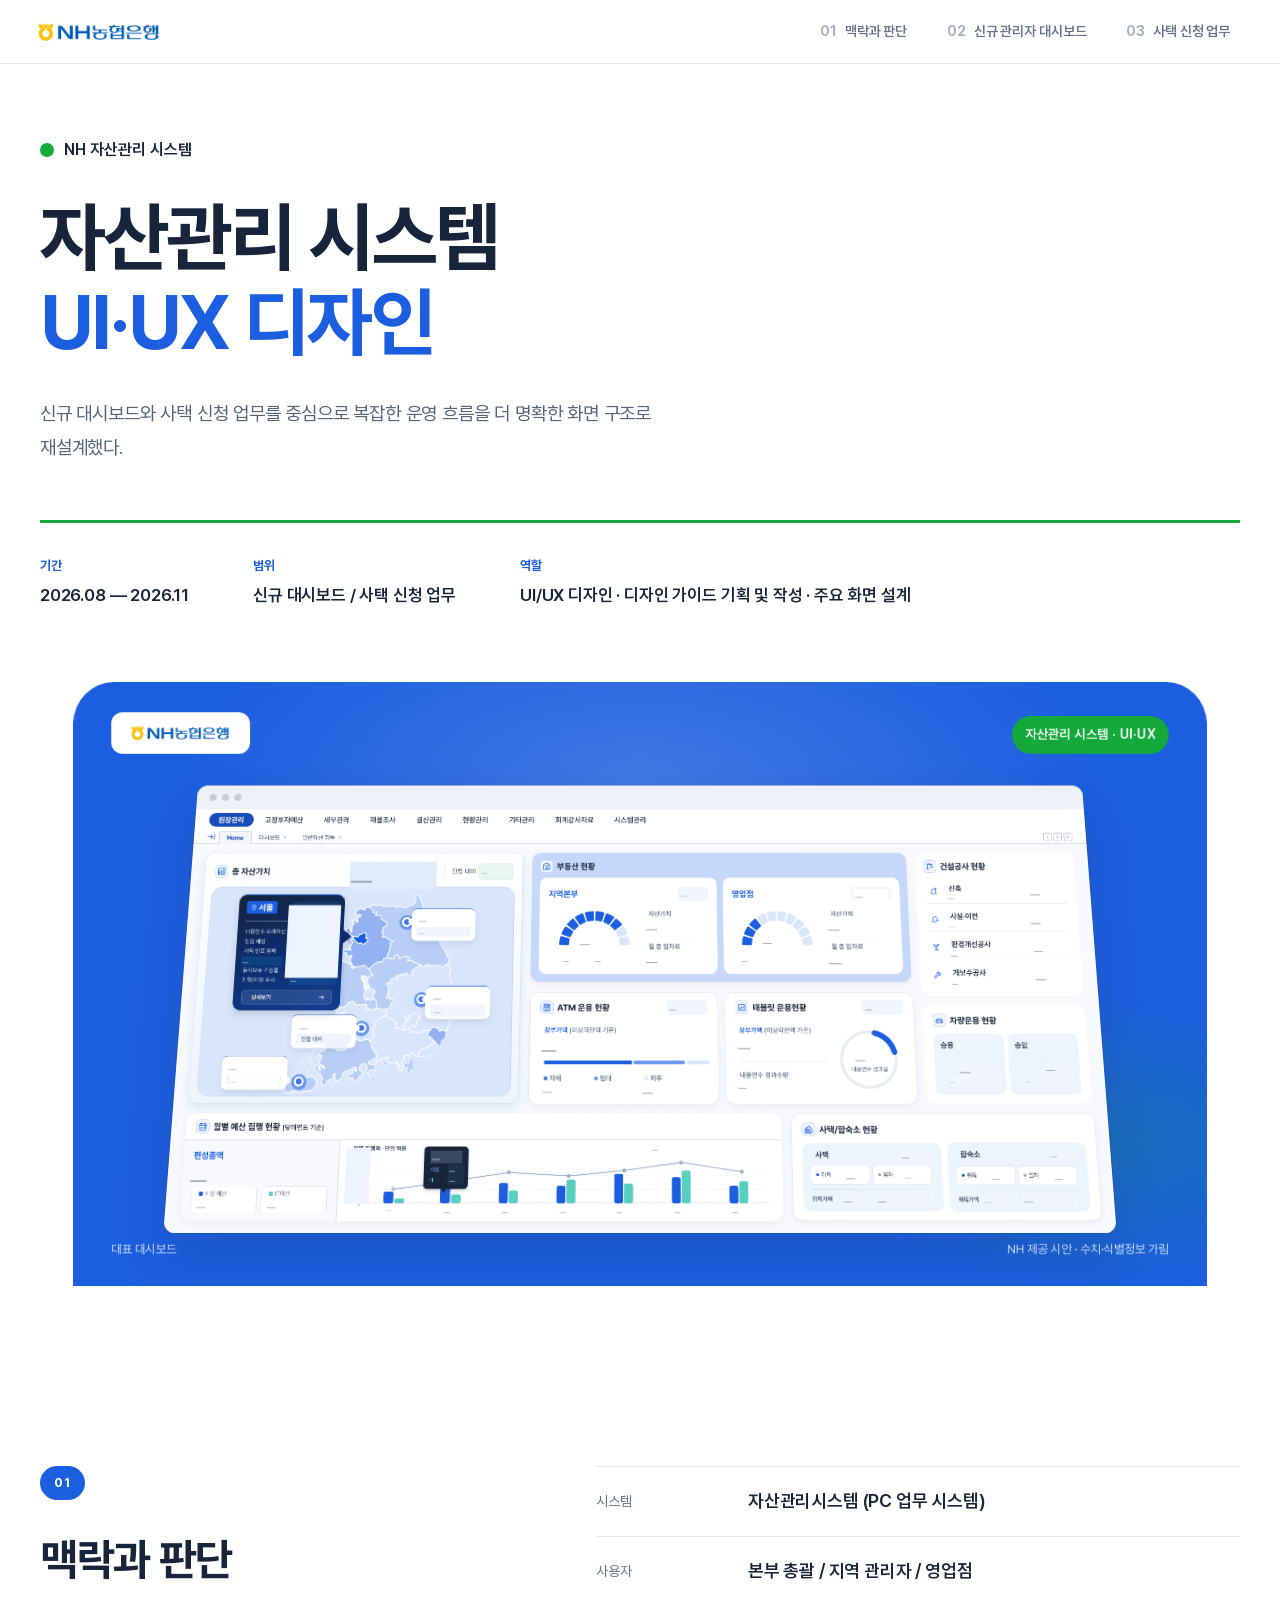
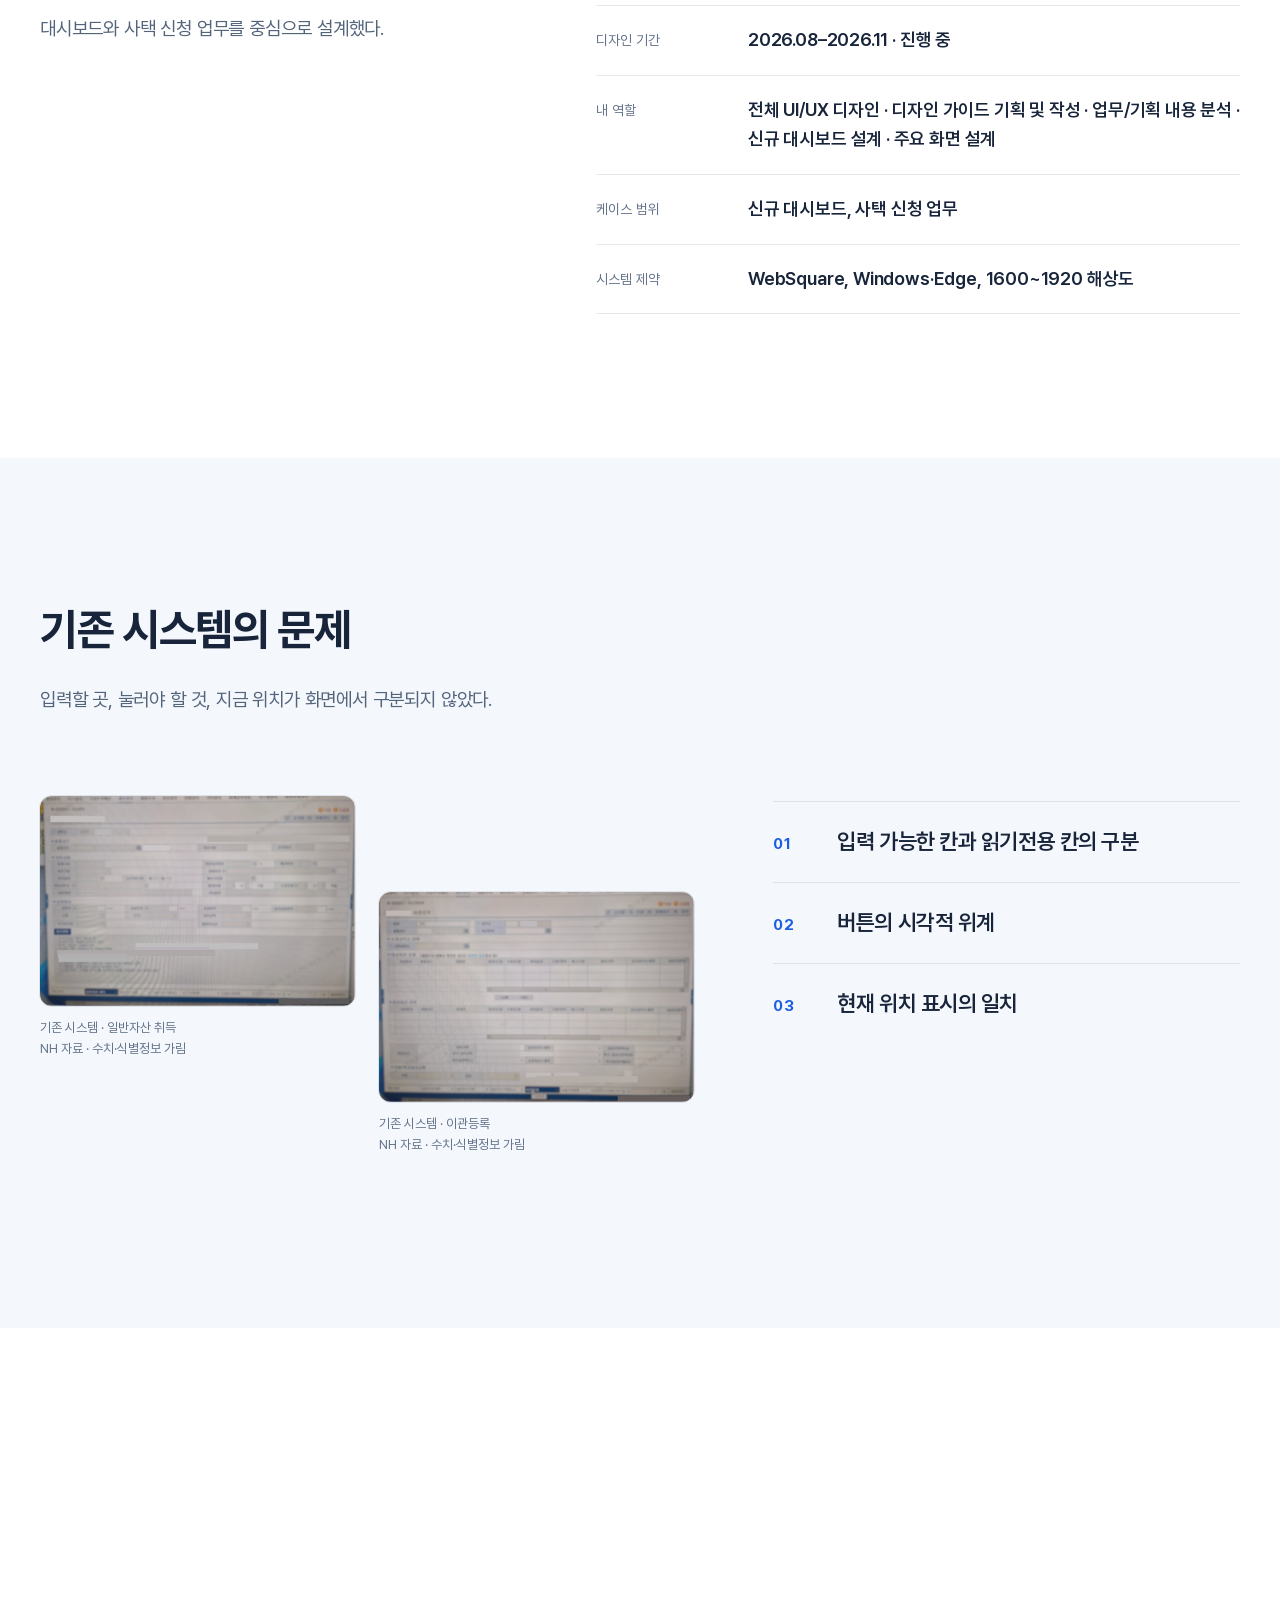
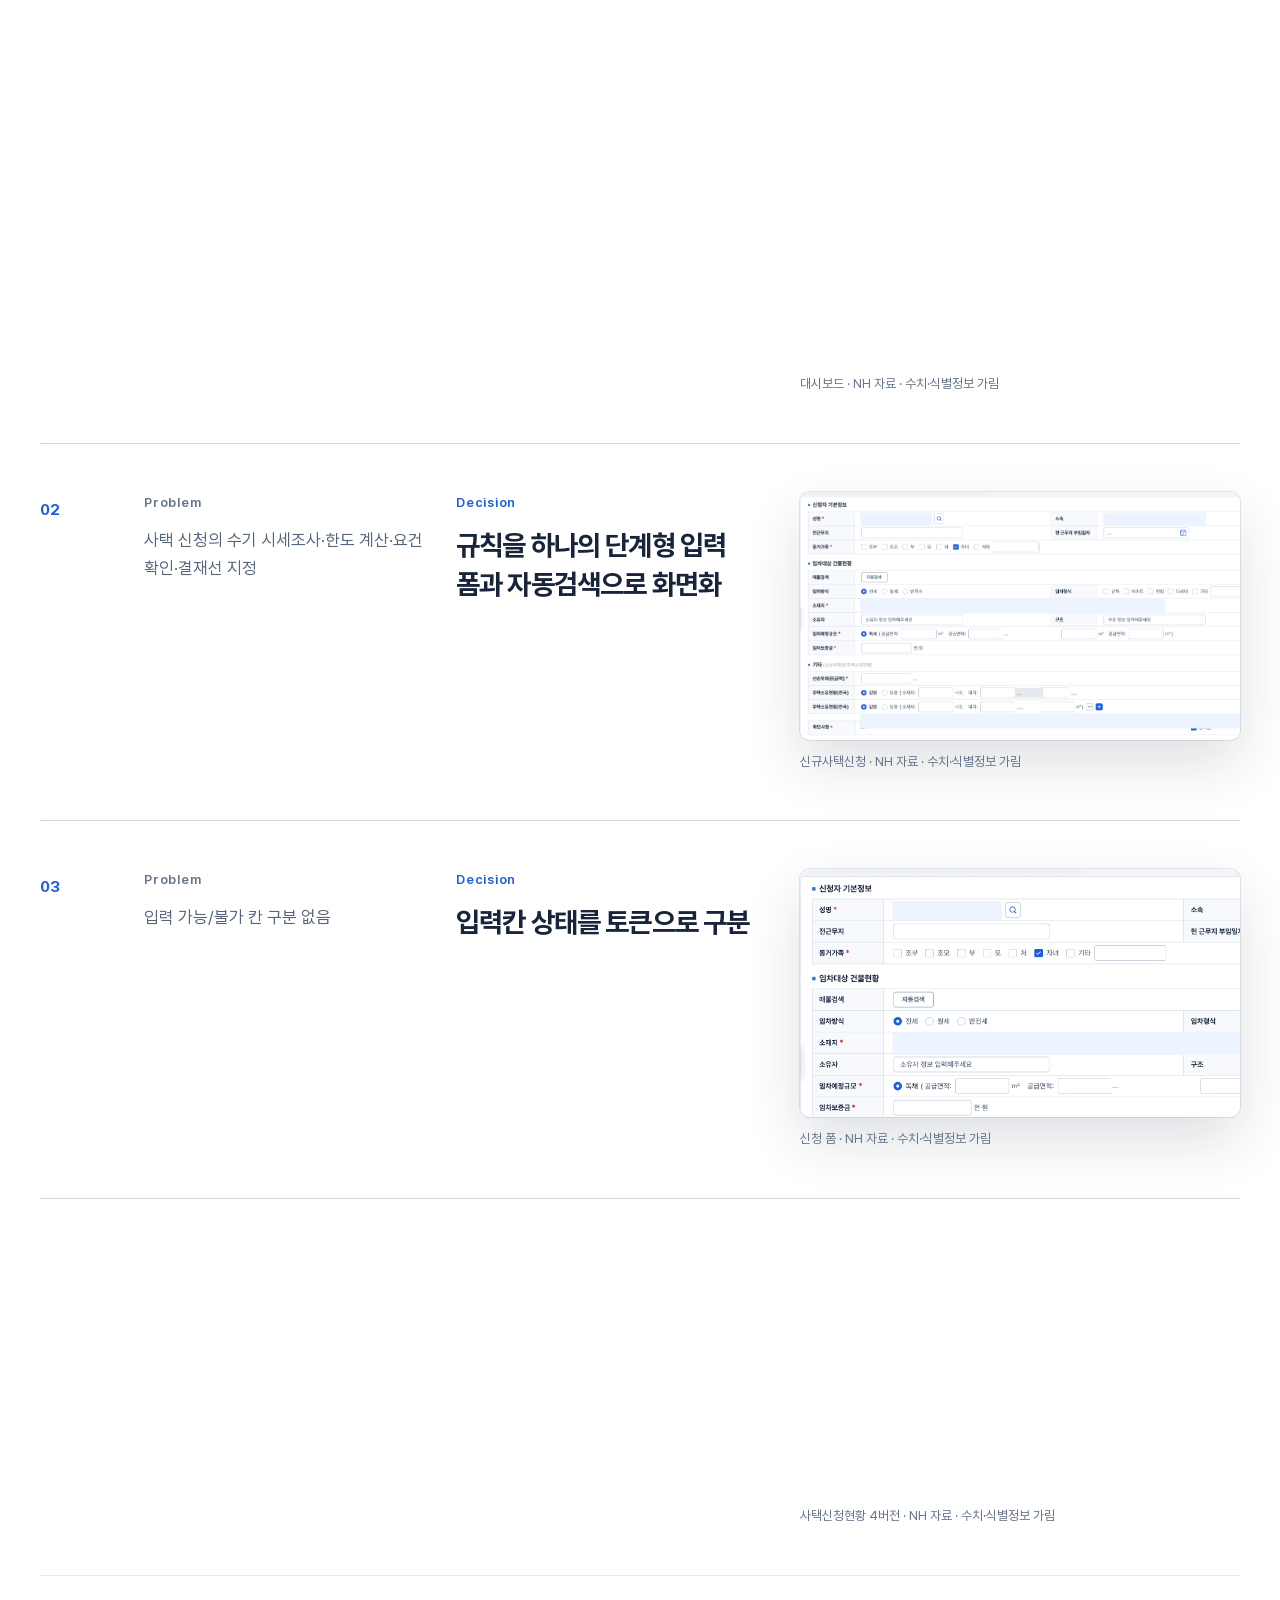
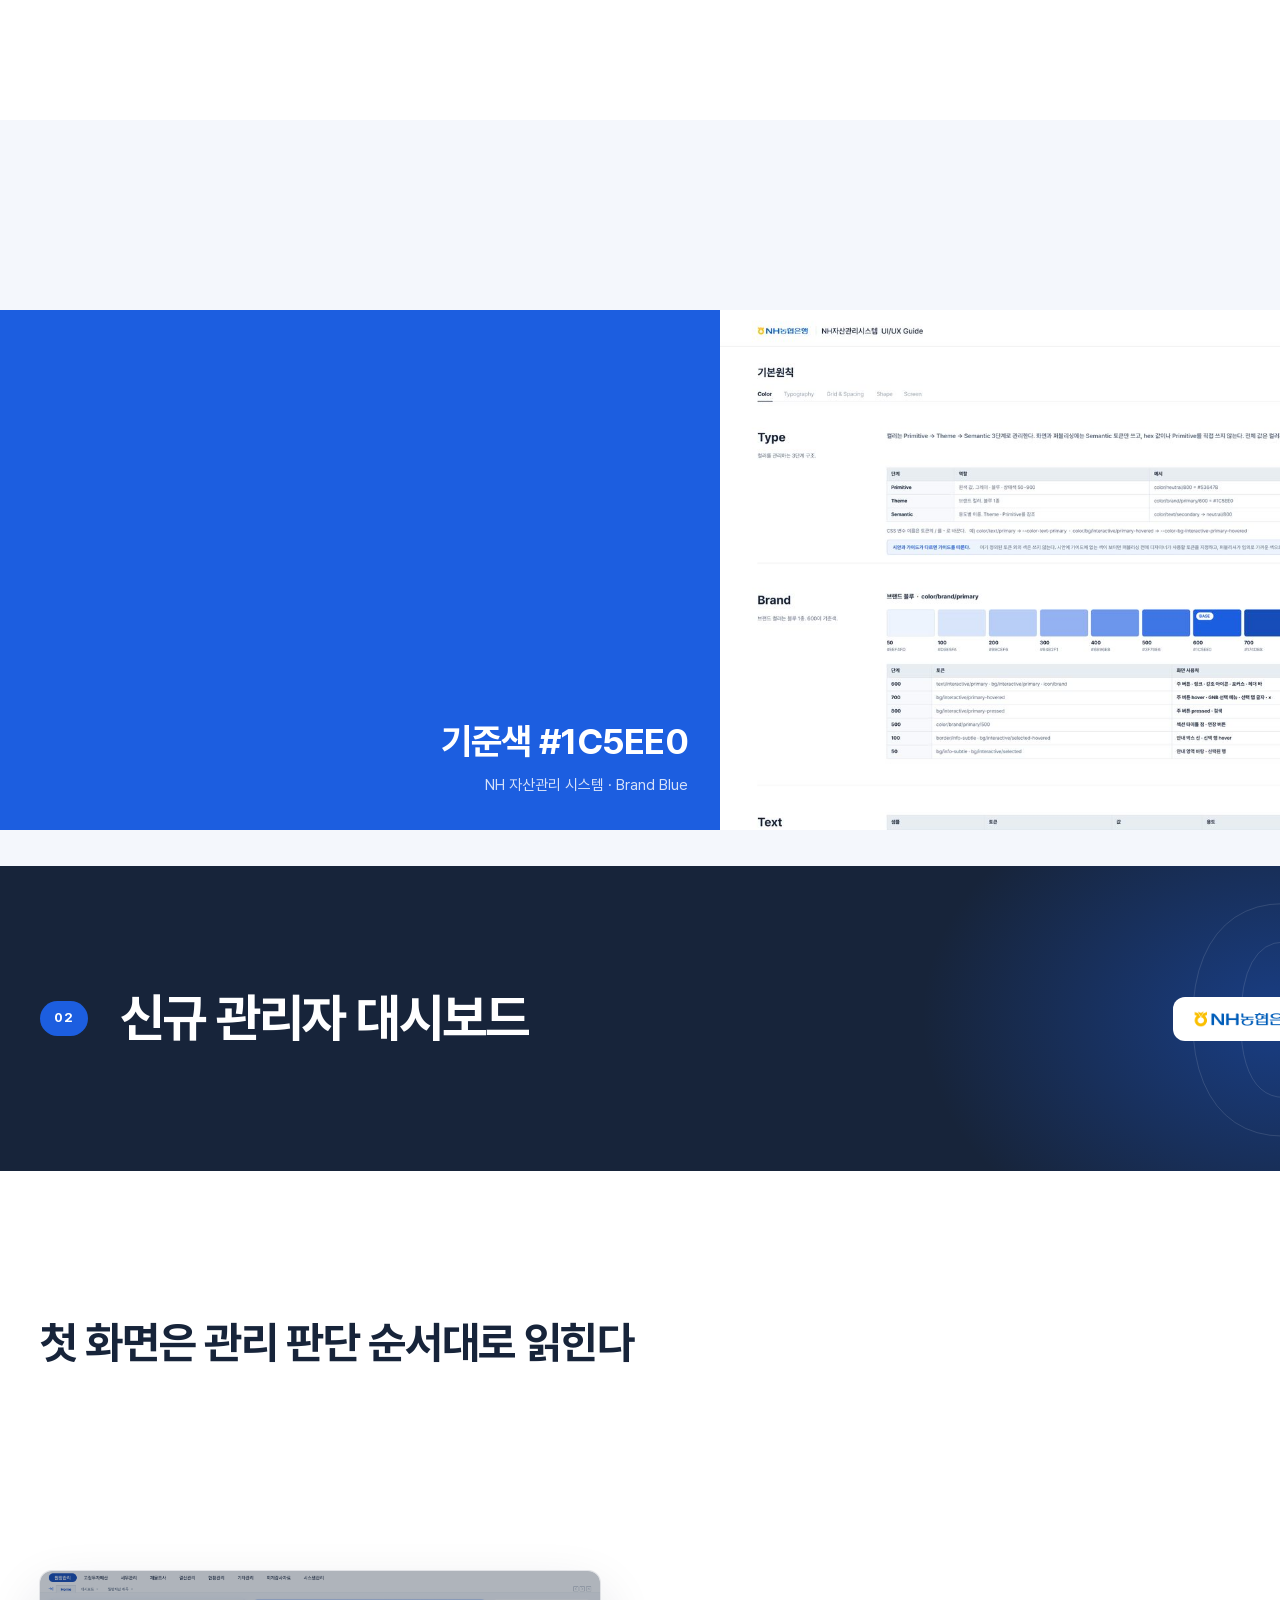
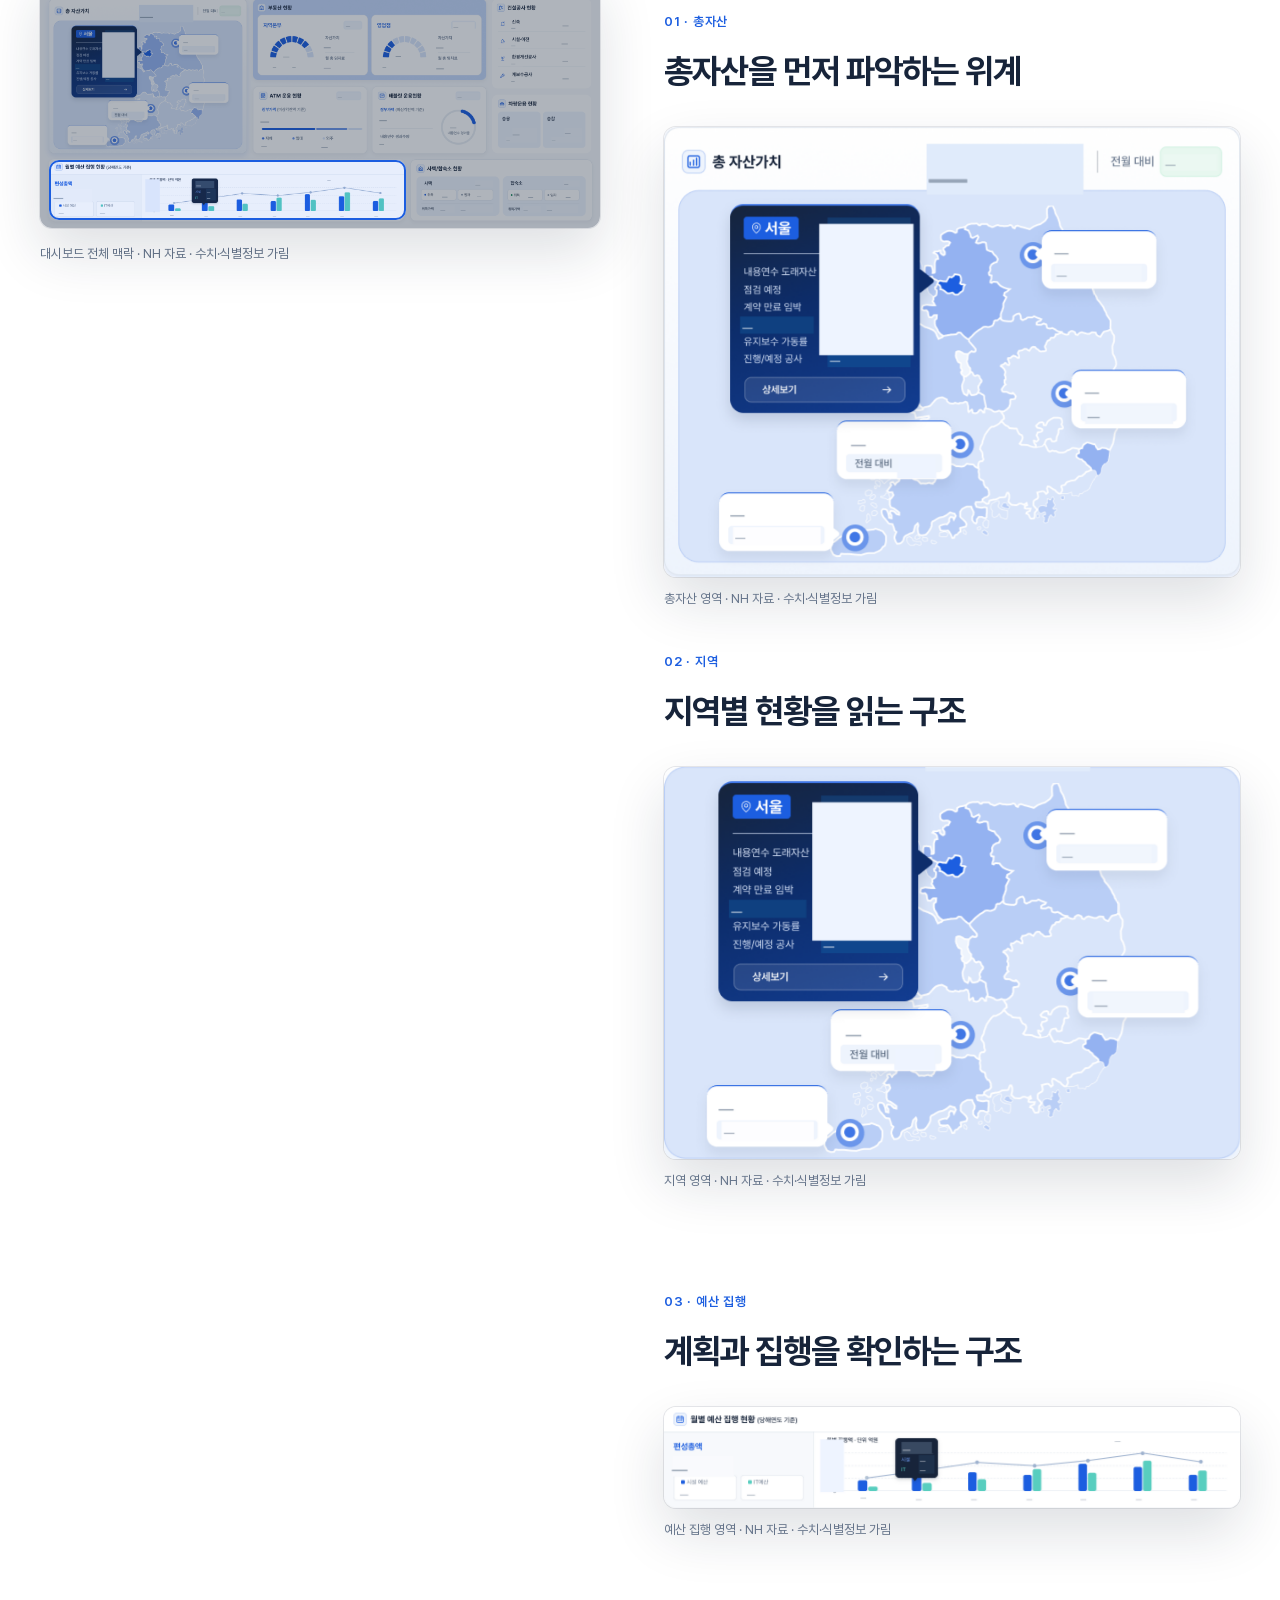
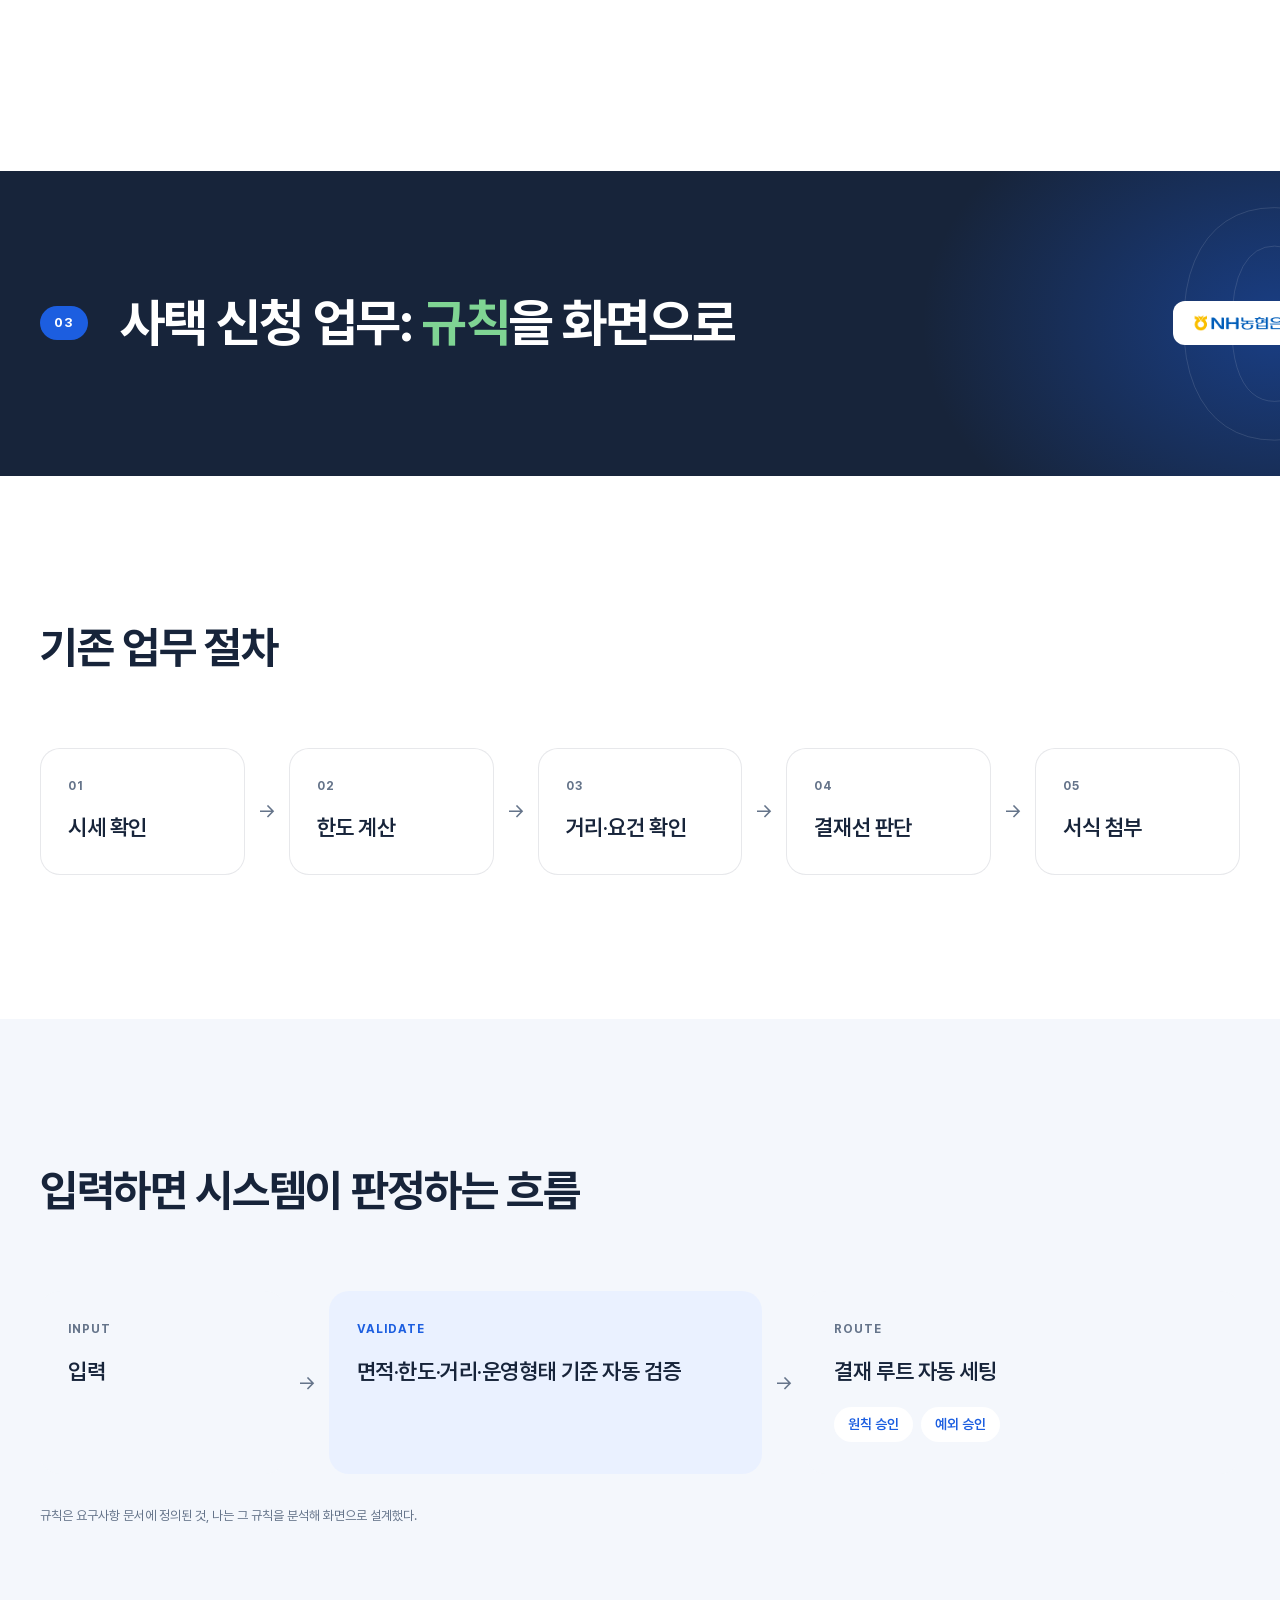
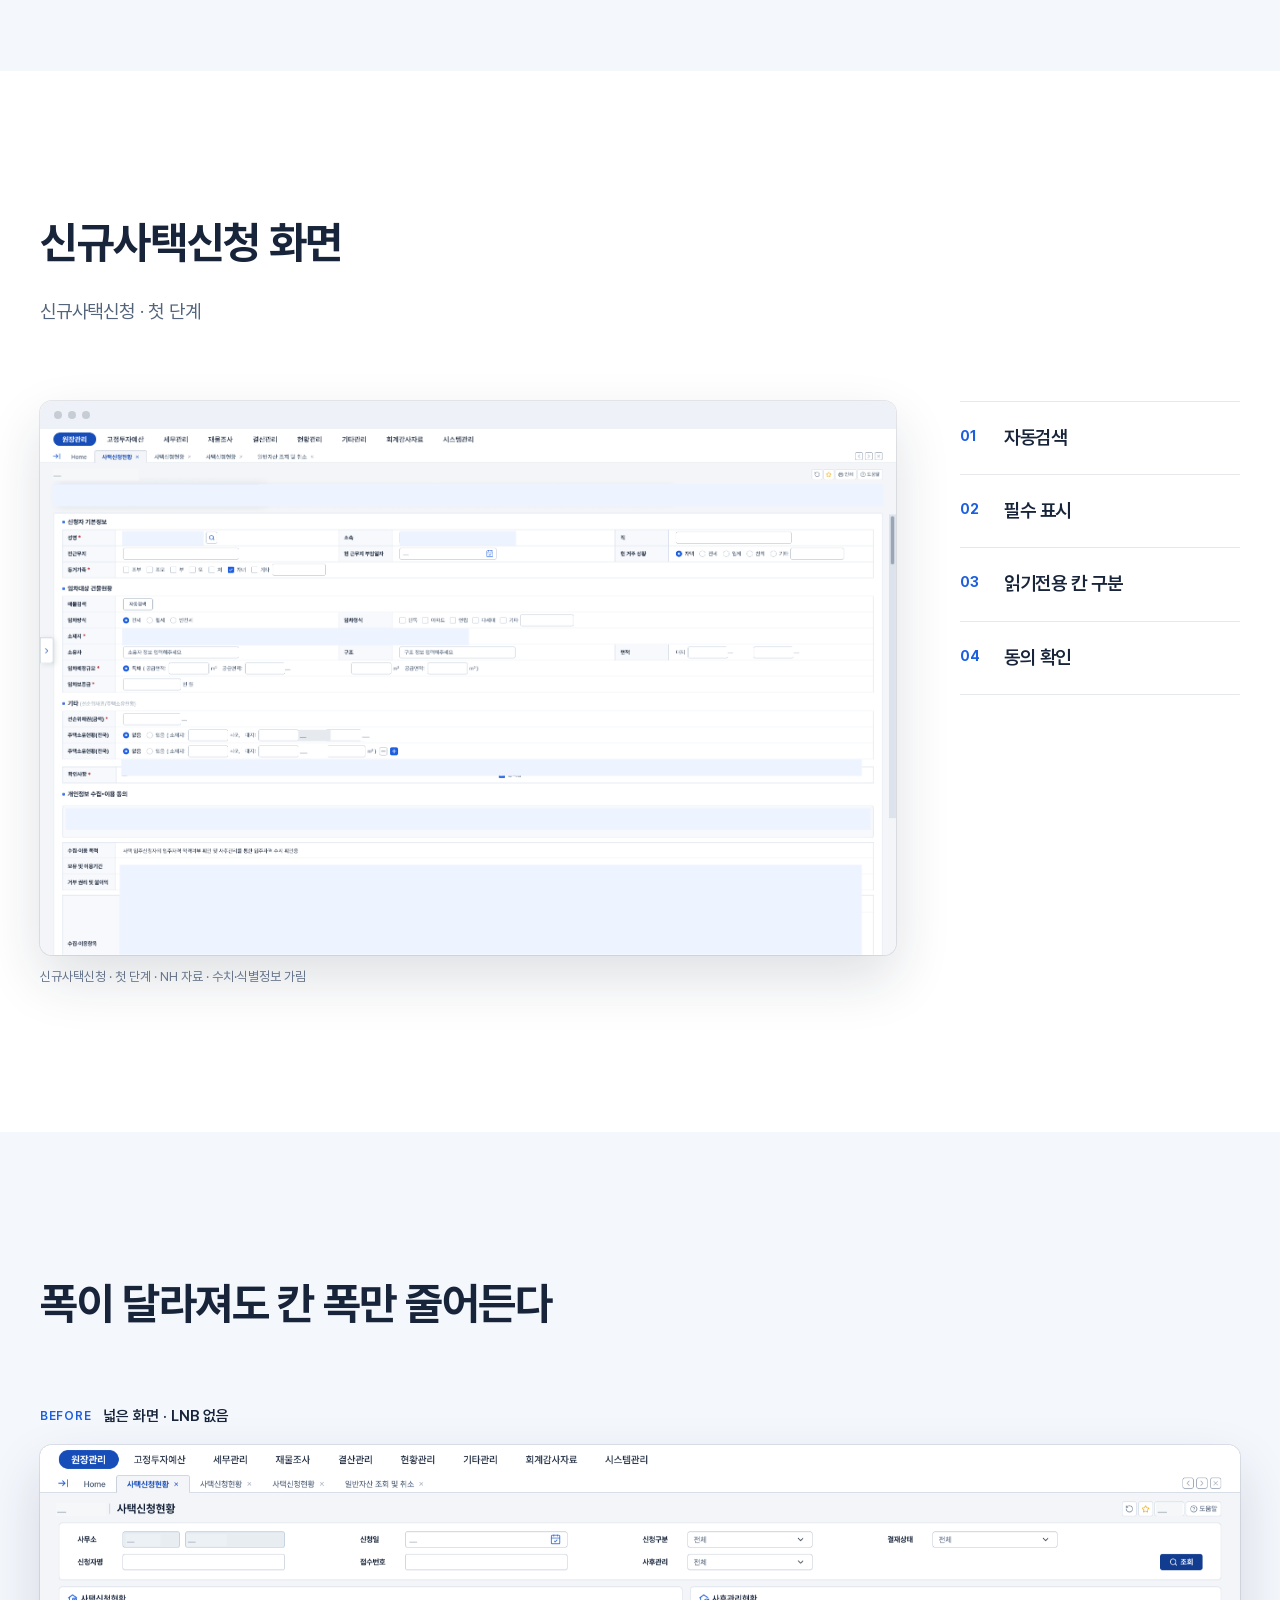
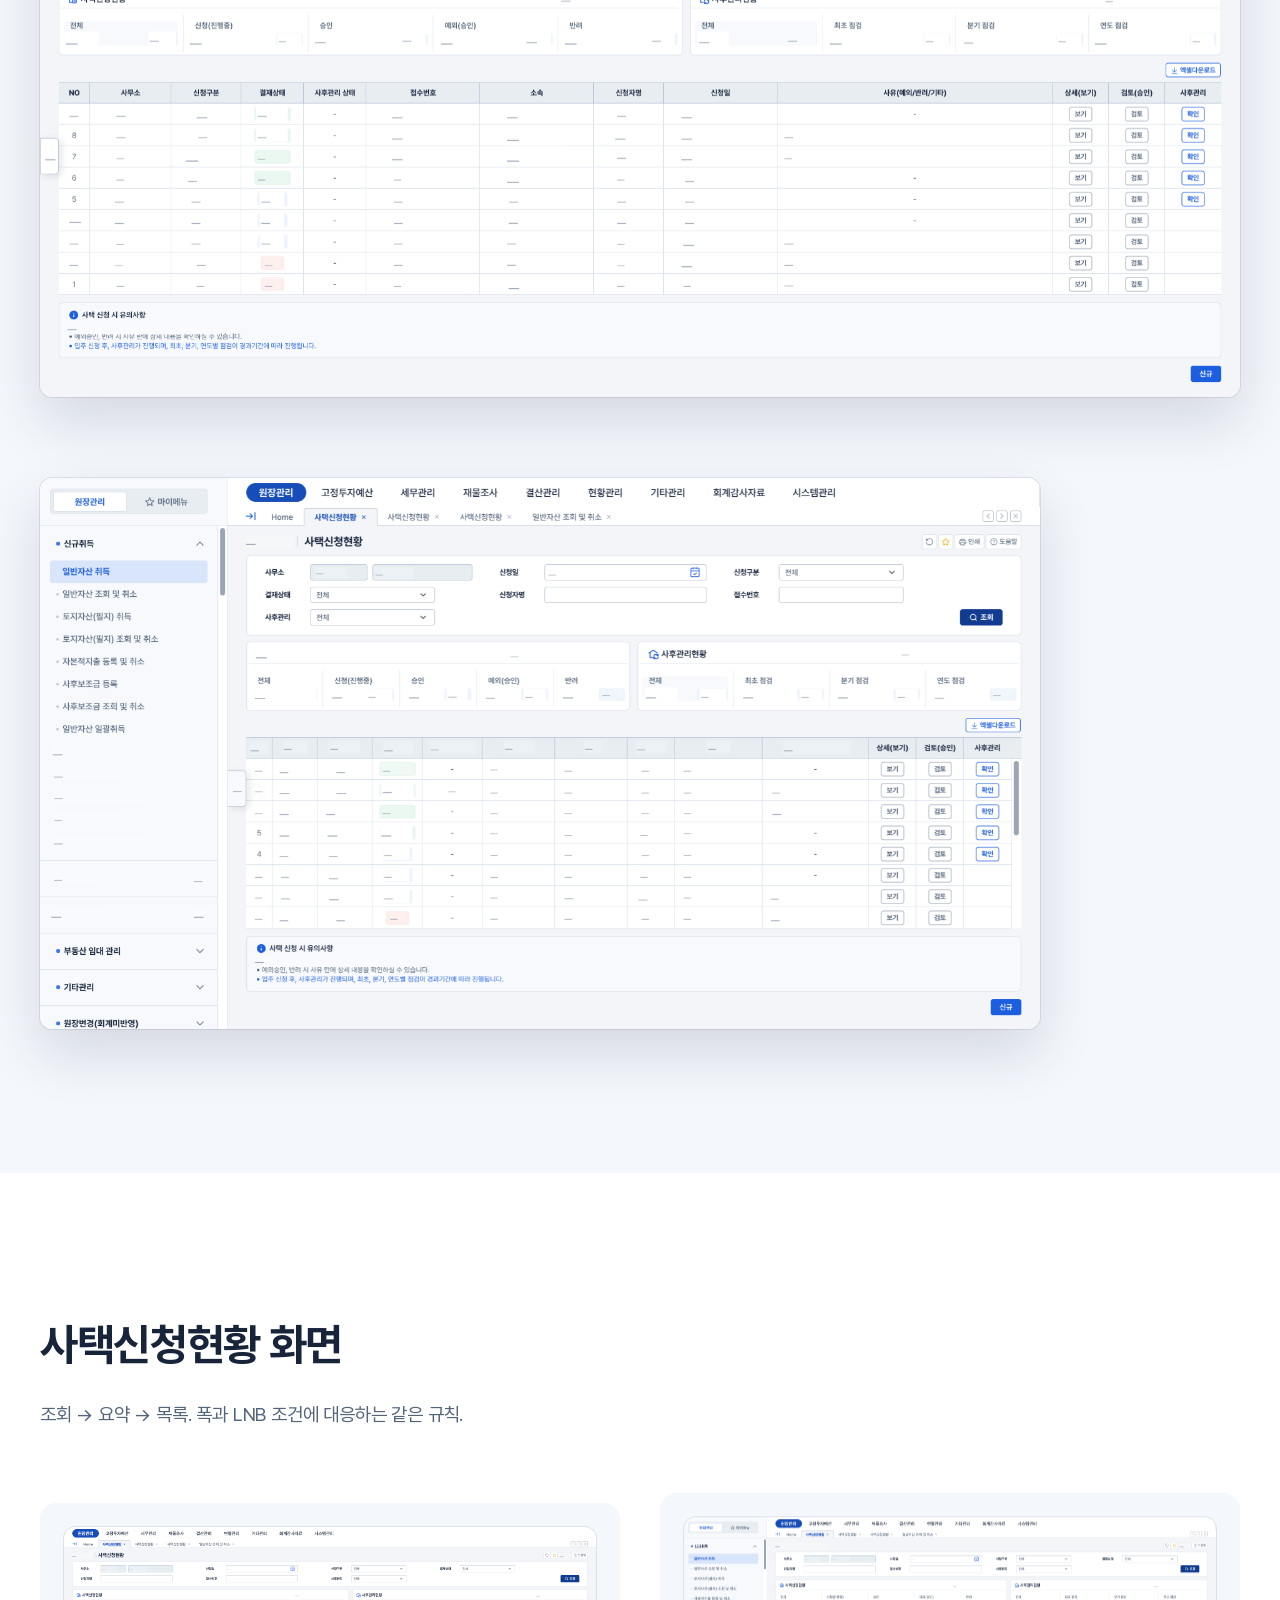
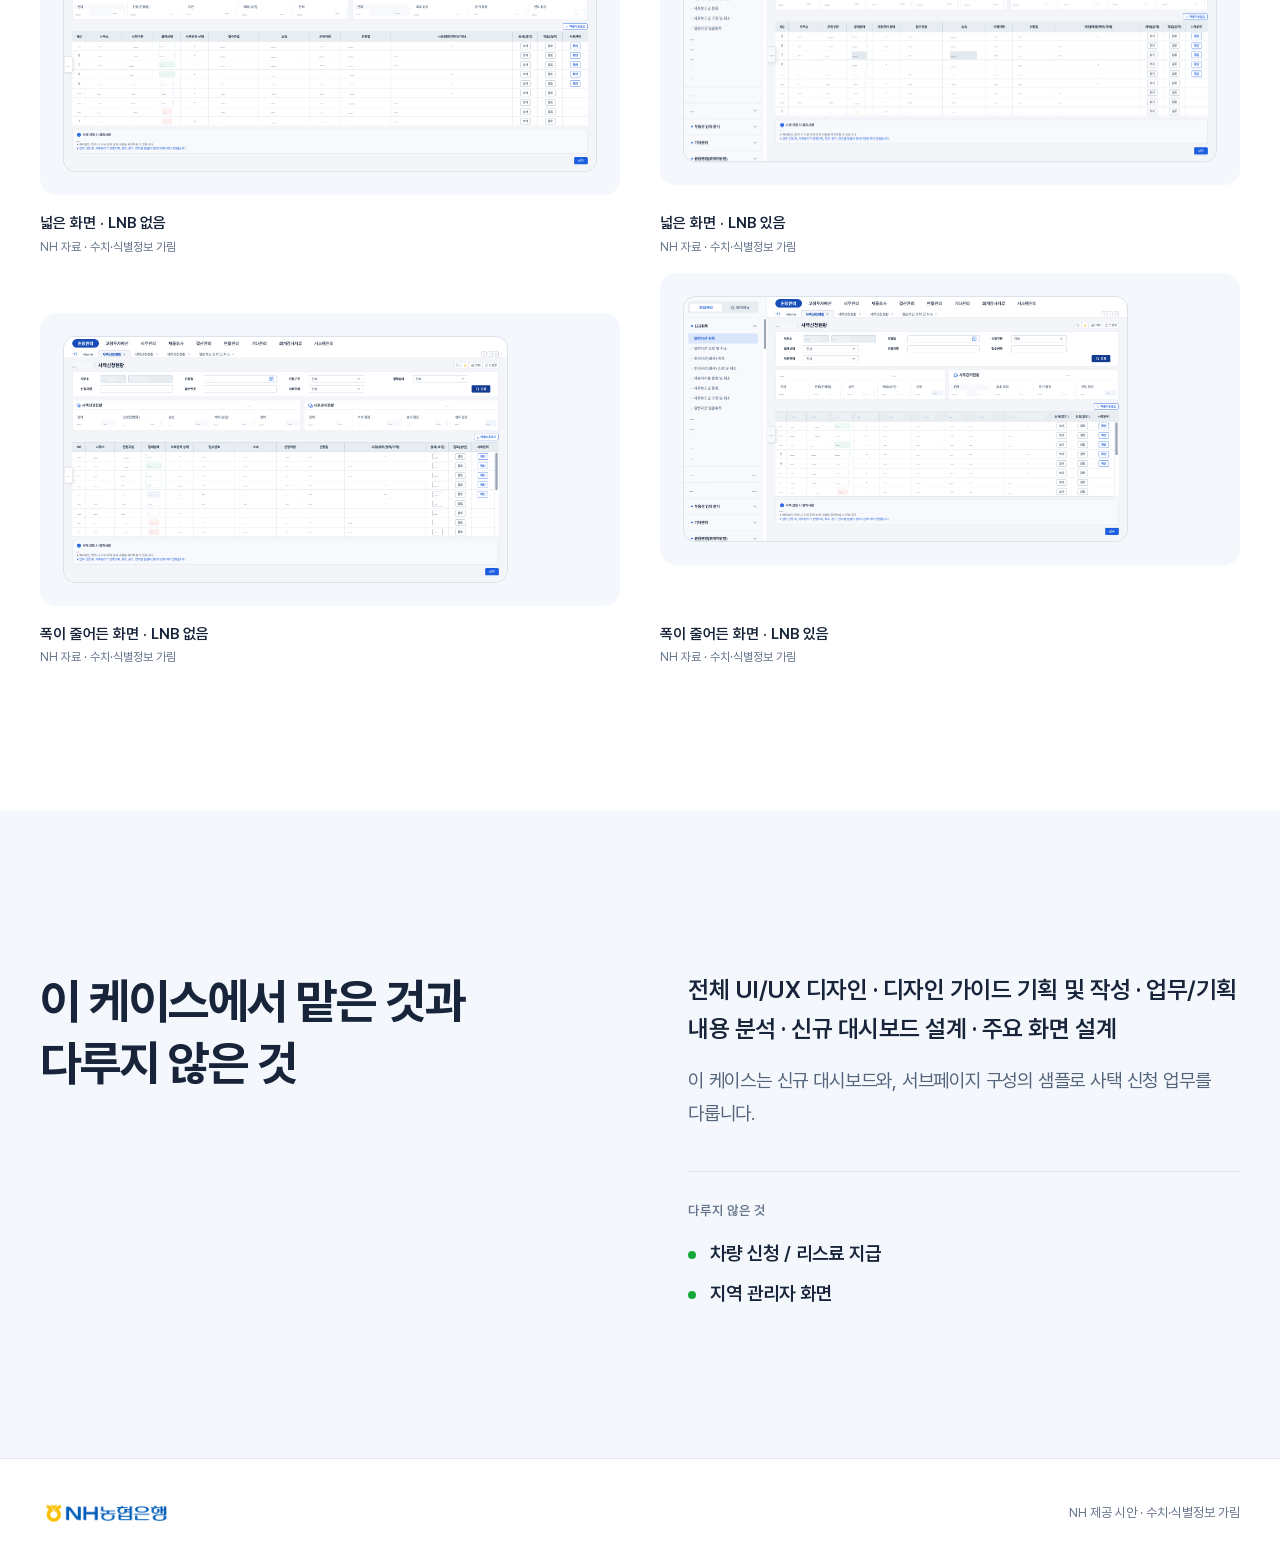
==== commit 028114cd: "Add scroll-linked motion layer to landing page Line-mask headline reveals, hero dashboard that flatt" ====
--- a/index.html
+++ b/index.html
@@ -6,8 +6,10 @@
 <title>NH 자산관리 시스템 · UI·UX 디자인</title>
 <link rel="preload" href="assets/fonts/pretendard/Pretendard-Bold.woff2" as="font" type="font/woff2" crossorigin>
 <link rel="stylesheet" href="css/v2.css">
+<link rel="stylesheet" href="css/motion.css">
 <script>document.documentElement.classList.add('js')</script>
 <script src="js/v2.js" defer></script>
+<script src="js/motion.js" defer></script>
 </head>
 <body>
 
--- a/css/motion.css
+++ b/css/motion.css
@@ -0,0 +1,87 @@
+/* ============================================================
+   motion.css — 스크롤 연동 모션 레이어 (v2.css 위에 얹음)
+   --p : js/motion.js가 넣는 0→1 스크롤 진행값
+   ============================================================ */
+
+/* ── 제목: 줄 단위로 아래에서 밀려 올라옴 (마스크) ── */
+.mask .ln{display:block;overflow:hidden;padding-bottom:.1em;margin-bottom:-.1em}
+.mask .ln__in{display:block;transform:translateY(110%);transition:transform 1.1s cubic-bezier(.16,1,.3,1)}
+.mask.in .ln__in{transform:none}
+
+/* ── 히어로: 들어올 때 깊게 누워 있던 대시보드가 스크롤하면 펴짐 ── */
+.hero__eyebrow i{animation:dot 2.4s ease-in-out infinite}
+@keyframes dot{0%,100%{box-shadow:0 0 0 0 rgba(21,169,59,.45)}50%{box-shadow:0 0 0 8px rgba(21,169,59,0)}}
+.mo .hero__panel{
+  --p:0;
+  transform:scale(calc(.92 + .08 * var(--p)));transform-origin:50% 0%;
+  border-radius:calc(48px - 16px * var(--p)) calc(48px - 16px * var(--p)) 0 0;
+  will-change:transform;
+}
+.mo .hero__panel .frame{
+  transform:translateX(-50%) perspective(1800px)
+            rotateX(calc((1 - var(--p)) * 24deg))
+            translateY(calc((1 - var(--p)) * 56px))
+            scale(calc(.9 + .1 * var(--p)));
+  transform-origin:50% 0%;will-change:transform;
+}
+/* 패널 위로 번지는 빛 */
+.mo .hero__panel::before{
+  content:"";position:absolute;inset:-20% -10% auto;height:120%;pointer-events:none;
+  background:radial-gradient(ellipse 50% 40% at 50% 30%,rgba(255,255,255,.28),transparent 70%),
+             radial-gradient(ellipse 30% 30% at 85% 80%,rgba(21,169,59,.35),transparent 70%);
+  opacity:calc(.4 + .6 * var(--p));
+}
+
+/* ── 이미지: 위에서 아래로 열리면서 살짝 줌아웃 ── */
+.js .rv-img img{transform:scale(1.12);transition:clip-path 1.1s cubic-bezier(.16,1,.3,1),transform 1.6s cubic-bezier(.16,1,.3,1)}
+.js .rv-img.in img{transform:none}
+
+/* ── 화면 프레임: 마우스를 올리면 떠오름 ── */
+.dec__ev .frame,.zoom__steps .frame,.vset .frame,.app .frame,.layout .frame{transition:transform .5s cubic-bezier(.16,1,.3,1),box-shadow .5s cubic-bezier(.16,1,.3,1)}
+.dec__ev .frame:hover,.zoom__steps .frame:hover,.vset .frame:hover,.app .frame:hover,.layout .frame:hover{
+  transform:translateY(-6px);box-shadow:0 0 0 1px var(--hair),0 32px 64px rgba(28,94,224,.18)
+}
+
+/* ── 설계 판단: 구분선이 왼쪽에서 그어짐 ── */
+.mo .dec__row{border-top-color:transparent;position:relative}
+.mo .dec__row::before{content:"";position:absolute;left:0;right:0;top:-1px;height:1px;background:var(--navy);opacity:.18;transform:scaleX(0);transform-origin:left;transition:transform 1.2s cubic-bezier(.16,1,.3,1)}
+.mo .dec__row.in::before{transform:none}
+.mo .dec__no{display:inline-block;transition:transform .9s cubic-bezier(.16,1,.3,1)}
+
+/* ── 챕터 오프너: 제목이 스크롤에 따라 옆에서 들어오고, 뒤로 큰 번호가 흐름 ── */
+.mo .opener{--p:0;position:relative;overflow:hidden}
+.mo .opener h2{transform:translateX(calc((1 - var(--p)) * -80px));opacity:calc(.25 + .75 * var(--p))}
+.mo .opener .ci-chip{transform:translateX(calc((1 - var(--p)) * 80px))}
+.opener__num{
+  position:absolute;right:-2%;top:50%;font-size:320px;line-height:1;font-weight:700;letter-spacing:-.06em;
+  color:transparent;-webkit-text-stroke:1px rgba(255,255,255,.12);pointer-events:none;
+  transform:translate(calc((1 - var(--p, 1)) * 240px),-50%);
+}
+.opener{background-image:radial-gradient(ellipse 40% 120% at 100% 50%,rgba(28,94,224,.45),transparent 70%)}
+
+/* ── 깊이감: 이미지가 서로 다른 속도로 지나감 ── */
+.mo .px{--p:.5;transform:translateY(calc((.5 - var(--p)) * 80px));will-change:transform}
+
+/* ── 사택 흐름: 자동 검증 단계가 계속 스캔 ── */
+.flow__s--hl{position:relative;overflow:hidden}
+.flow__s--hl::after{
+  content:"";position:absolute;inset:0;pointer-events:none;
+  background:linear-gradient(100deg,transparent 30%,rgba(28,94,224,.18) 50%,transparent 70%);
+  transform:translateX(-100%);animation:scan 2.8s cubic-bezier(.6,0,.4,1) infinite;
+}
+@keyframes scan{to{transform:translateX(100%)}}
+.flow__g{transition:transform .6s cubic-bezier(.16,1,.3,1)}
+.pills span{animation:pill 3s ease-in-out infinite}
+.pills span+span{animation-delay:1.5s}
+@keyframes pill{0%,100%{background:var(--white);color:var(--blue)}20%,45%{background:var(--blue);color:#fff}}
+
+/* ── 상단 진행 바 ── */
+.bar::after{transform-origin:left;transform:scaleX(var(--read,1))}
+
+@media (prefers-reduced-motion:reduce){
+  .mask .ln__in{transform:none!important;transition:none!important}
+  .hero__eyebrow i,.flow__s--hl::after,.pills span{animation:none!important}
+  .js .rv-img img{transform:none!important}
+  .mo .hero__panel,.mo .hero__panel .frame,.mo .opener h2,.mo .opener .ci-chip,.mo .px{transform:none!important;opacity:1!important}
+  .mo .hero__panel .frame{transform:translateX(-50%)!important}
+}
